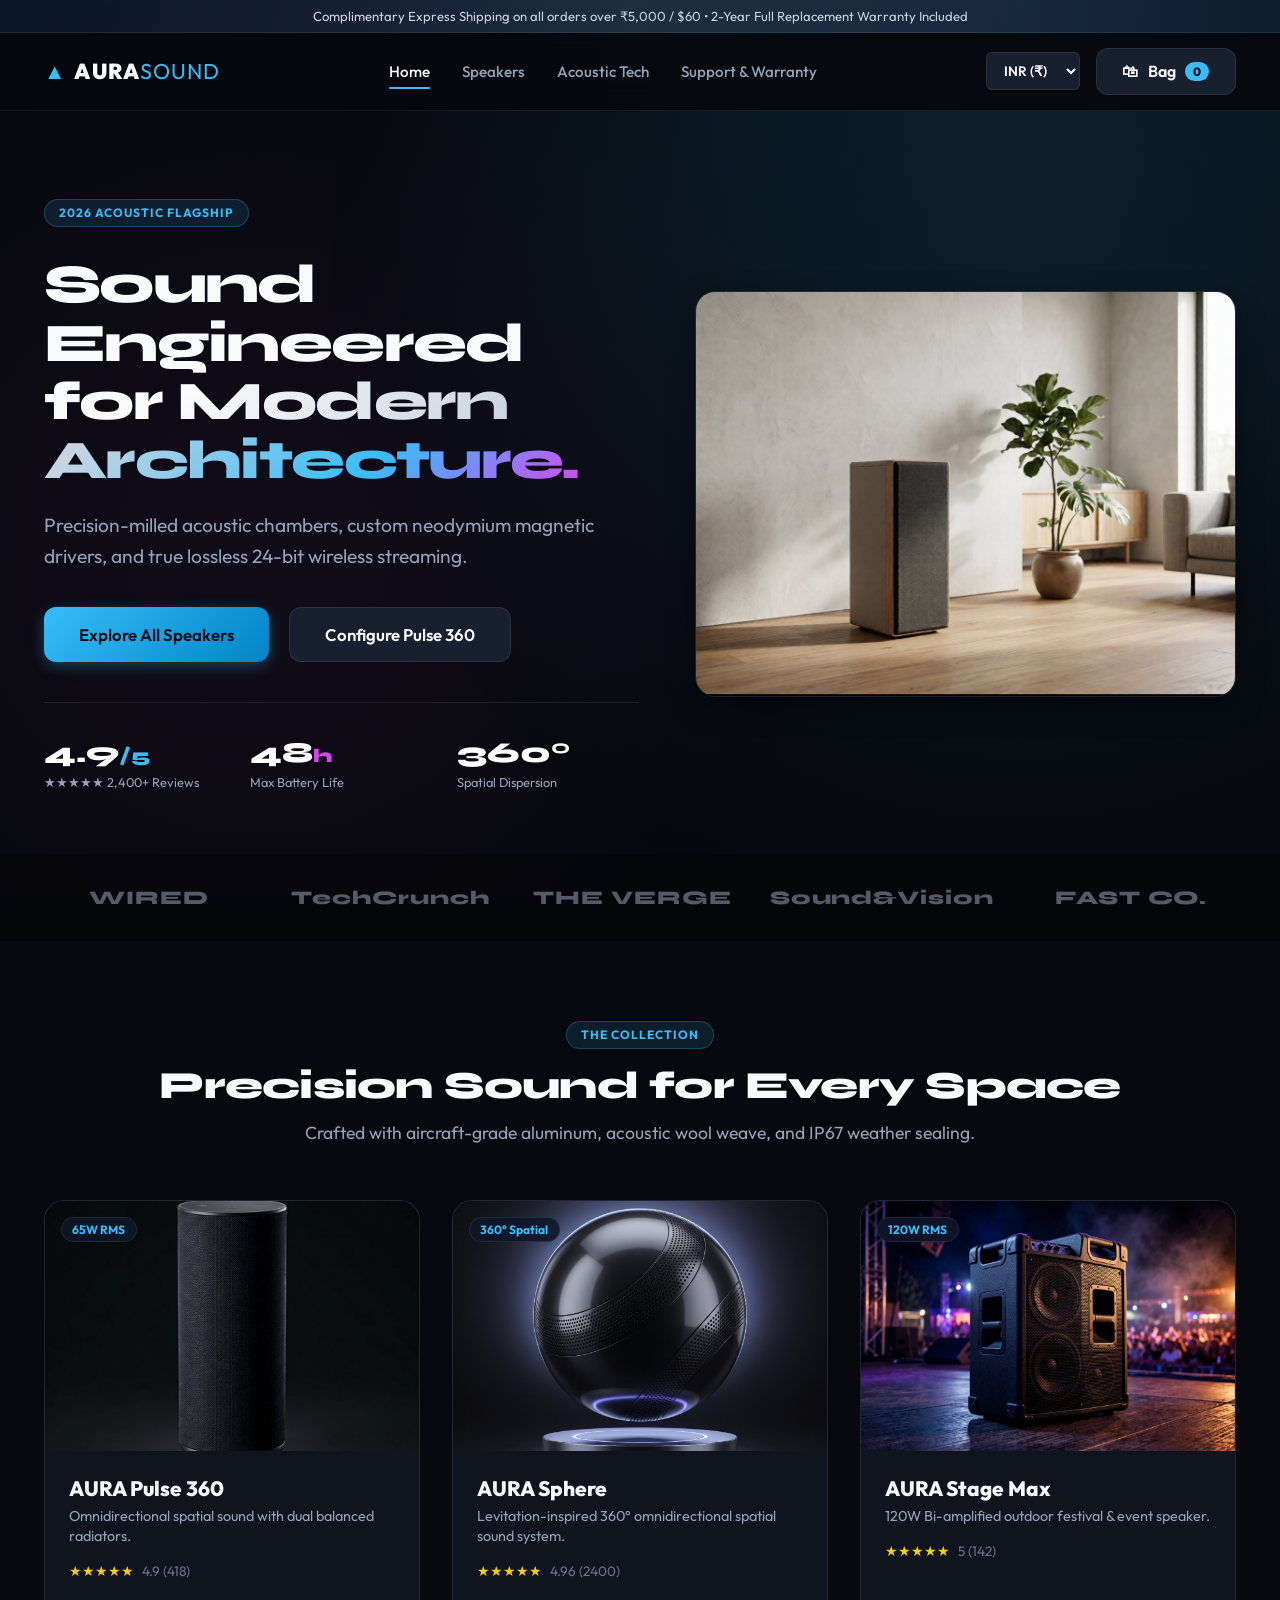
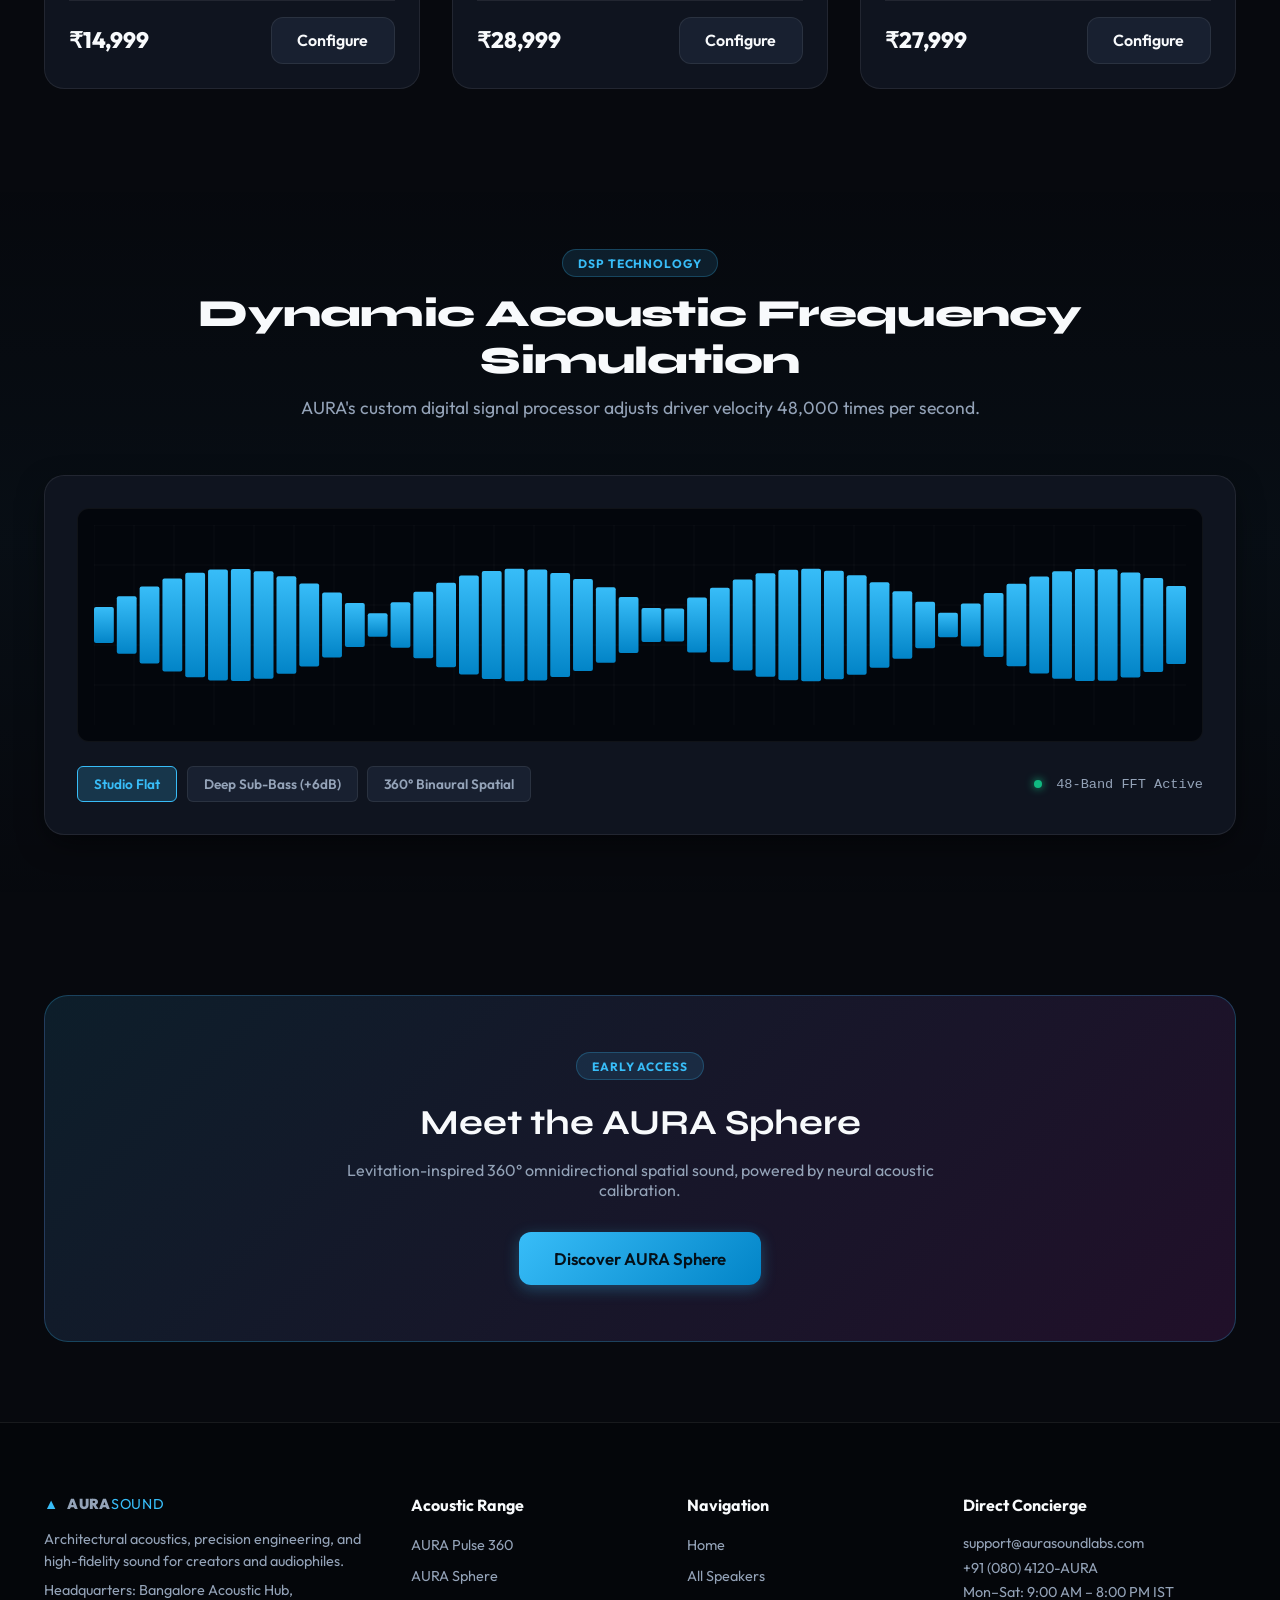
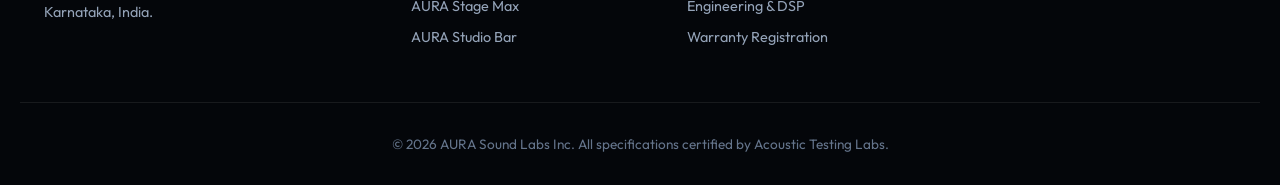
==== index.html @ 53441543 "Add files via upload" ====
﻿<!DOCTYPE html>
<html lang="en">
<head>
  <meta charset="UTF-8">
  <meta name="viewport" content="width=device-width, initial-scale=1.0">
  <title>AURA Sound Labs — Premium Hi-Fi Bluetooth Speakers</title>
  <meta name="description" content="Experience architectural acoustic precision. Explore AURA's range of high-fidelity wireless Bluetooth speakers engineered for studio-grade clarity anywhere.">
  <link rel="preconnect" href="https://fonts.googleapis.com">
  <link rel="preconnect" href="https://fonts.gstatic.com" crossorigin>
  <link href="https://fonts.googleapis.com/css2?family=Outfit:wght@300;400;500;600;700;800&family=Syne:wght@700;800&display=swap" rel="stylesheet">
  <link rel="preconnect" href="https://images.unsplash.com">
  <link rel="stylesheet" href="/base.css">
  <link rel="stylesheet" href="/layout.css">
  <link rel="stylesheet" href="/components.css">
  <link rel="stylesheet" href="/pages.css">
</head>
<body>

  <aside class="announcement-bar" aria-label="Special Offers">
    <div class="container">
      <p>Complimentary Express Shipping on all orders over ₹5,000 / $60 &bull; 2-Year Full Replacement Warranty Included</p>
    </div>
  </aside>

  <header class="site-header">
    <div class="container header-container">
      <a href="index.html" class="brand-logo" aria-label="AURA Sound Labs Homepage">
        <span class="logo-mark">▲</span>
        <span class="logo-text">AURA<span>SOUND</span></span>
      </a>

      <nav class="site-nav" aria-label="Primary Navigation">
        <ul class="nav-links">
          <li><a href="index.html" class="nav-link" data-route="home">Home</a></li>
          <li><a href="catalog.html" class="nav-link" data-route="catalog">Speakers</a></li>
          <li><a href="technology.html" class="nav-link" data-route="technology">Acoustic Tech</a></li>
          <li><a href="support.html" class="nav-link" data-route="support">Support &amp; Warranty</a></li>
        </ul>
      </nav>

      <div class="header-actions">
        <select id="currency-toggle" class="currency-select" aria-label="Currency selection">
          <option value="INR" selected>INR (₹)</option>
          <option value="USD">USD ($)</option>
        </select>
        <button type="button" class="btn btn-secondary cart-btn" id="open-cart-btn" aria-label="View Shopping Bag">
          <span aria-hidden="true">🛍</span>
          <span class="cart-text">Bag</span>
          <span class="cart-count-badge" id="cart-counter">0</span>
        </button>
        <button class="mobile-menu-btn" id="mobile-menu-toggle" aria-label="Open menu">☰</button>
      </div>
    </div>
    <nav class="mobile-nav" id="mobile-nav" aria-label="Mobile Navigation">
      <ul>
        <li><a href="index.html" data-route="home">Home</a></li>
        <li><a href="catalog.html" data-route="catalog">Speakers</a></li>
        <li><a href="technology.html" data-route="technology">Acoustic Tech</a></li>
        <li><a href="support.html" data-route="support">Support &amp; Warranty</a></li>
      </ul>
    </nav>
  </header>

  <main>
    <!-- HERO -->
    <section class="hero-section">
      <div class="container hero-grid">
        <div class="hero-content">
          <span class="tag-pill">2026 Acoustic Flagship</span>
          <h1 class="hero-headline">Sound Engineered for <span class="neon-text-gradient">Modern Architecture.</span></h1>
          <p class="hero-subtext">Precision-milled acoustic chambers, custom neodymium magnetic drivers, and true lossless 24-bit wireless streaming.</p>
          <div class="hero-cta-group">
            <a href="catalog.html" class="btn btn-primary btn-large">Explore All Speakers</a>
            <a href="product.html?id=pulse-360" class="btn btn-secondary btn-large">Configure Pulse 360</a>
          </div>
          <div class="hero-stats">
            <div>
              <div class="hero-stat-num">4.9<span style="color:var(--accent-cyan);font-size:1.2rem">/5</span></div>
              <div class="hero-stat-label">★★★★★ 2,400+ Reviews</div>
            </div>
            <div>
              <div class="hero-stat-num">48<span style="color:var(--accent-fuchsia);font-size:1.2rem">h</span></div>
              <div class="hero-stat-label">Max Battery Life</div>
            </div>
            <div>
              <div class="hero-stat-num">360°</div>
              <div class="hero-stat-label">Spatial Dispersion</div>
            </div>
          </div>
        </div>
        <div class="hero-visual">
          <img src="/Hero lifestyle shot (Home page).png"
               alt="AURA Pulse 360 Studio Speaker in modern minimalist room" class="hero-img">
        </div>
      </div>
    </section>

    <!-- TRUST BAR -->
    <section class="trust-bar">
      <div class="container">
        <div class="trust-logos">
          <span class="trust-logo">WIRED</span>
          <span class="trust-logo">TechCrunch</span>
          <span class="trust-logo">THE VERGE</span>
          <span class="trust-logo">Sound&amp;Vision</span>
          <span class="trust-logo">FAST CO.</span>
        </div>
      </div>
    </section>

    <!-- FEATURED -->
    <section class="section">
      <div class="container">
        <div class="section-header text-center">
          <span class="tag-pill">The Collection</span>
          <h2>Precision Sound for Every Space</h2>
          <p class="section-subtitle">Crafted with aircraft-grade aluminum, acoustic wool weave, and IP67 weather sealing.</p>
        </div>
        <div class="featured-products-grid" id="home-featured-grid"></div>
      </div>
    </section>

    <!-- VISUALIZER -->
    <section class="section visualizer-showcase">
      <div class="container">
        <div class="section-header text-center">
          <span class="tag-pill">DSP Technology</span>
          <h2>Dynamic Acoustic Frequency Simulation</h2>
          <p class="section-subtitle">AURA's custom digital signal processor adjusts driver velocity 48,000 times per second.</p>
        </div>
        <div class="visualizer-card">
          <div class="visualizer-screen">
            <canvas id="equalizer-canvas" width="840" height="200"></canvas>
          </div>
          <div class="visualizer-controls">
            <div class="profile-mode-selector" role="group" aria-label="Equalizer Profile">
              <button type="button" class="eq-btn active" data-preset="balanced">Studio Flat</button>
              <button type="button" class="eq-btn" data-preset="bass">Deep Sub-Bass (+6dB)</button>
              <button type="button" class="eq-btn" data-preset="spatial">360° Binaural Spatial</button>
            </div>
            <div class="visualizer-meta">
              <span class="indicator-dot"></span> 48-Band FFT Active
            </div>
          </div>
        </div>
      </div>
    </section>

    <!-- CTA STRIP -->
    <section class="section">
      <div class="container">
        <div style="background:linear-gradient(135deg,rgba(56,189,248,0.12),rgba(217,70,239,0.12));border:1px solid rgba(56,189,248,0.25);border-radius:24px;padding:3.5rem 2rem;text-align:center;">
          <span class="tag-pill">Early Access</span>
          <h2 style="font-family:var(--font-display);font-size:2.2rem;margin:0.5rem 0 1rem;">Meet the AURA Sphere</h2>
          <p style="color:var(--text-muted);max-width:600px;margin:0 auto 2rem;">Levitation-inspired 360° omnidirectional spatial sound, powered by neural acoustic calibration.</p>
          <a href="product.html?id=aura-sphere" class="btn btn-primary btn-large">Discover AURA Sphere</a>
        </div>
      </div>
    </section>
  </main>

  <!-- CART DRAWER -->
  <div class="cart-drawer-overlay" id="cart-overlay"></div>
  <aside class="cart-drawer" id="cart-drawer" aria-label="Shopping Bag">
    <div class="cart-drawer-header">
      <h3>Your Shopping Bag</h3>
      <button type="button" class="close-drawer-btn" id="close-cart-btn" aria-label="Close Bag">✕</button>
    </div>
    <div class="cart-drawer-body" id="cart-drawer-items"></div>
    <div class="cart-drawer-footer">
      <div class="drawer-subtotal-row">
        <span>Subtotal</span>
        <strong id="drawer-subtotal-val">₹0</strong>
      </div>
      <p class="drawer-tax-note">Shipping &amp; courier options calculated at next step.</p>
      <button type="button" class="btn btn-primary btn-block" id="drawer-checkout-btn">Proceed to Checkout</button>
    </div>
  </aside>

  <footer class="site-footer">
    <div class="container footer-grid">
      <div class="footer-col">
        <a href="index.html" class="brand-logo footer-logo">
          <span class="logo-mark">▲</span>
          <span class="logo-text">AURA<span>SOUND</span></span>
        </a>
        <p class="footer-desc">Architectural acoustics, precision engineering, and high-fidelity sound for creators and audiophiles.</p>
        <p class="footer-location">Headquarters: Bangalore Acoustic Hub, Karnataka, India.</p>
      </div>
      <div class="footer-col">
        <h4>Acoustic Range</h4>
        <ul>
          <li><a href="product.html?id=pulse-360">AURA Pulse 360</a></li>
          <li><a href="product.html?id=aura-sphere">AURA Sphere</a></li>
          <li><a href="product.html?id=stage-max">AURA Stage Max</a></li>
          <li><a href="product.html?id=studio-bar">AURA Studio Bar</a></li>
        </ul>
      </div>
      <div class="footer-col">
        <h4>Navigation</h4>
        <ul>
          <li><a href="index.html">Home</a></li>
          <li><a href="catalog.html">All Speakers</a></li>
          <li><a href="technology.html">Engineering &amp; DSP</a></li>
          <li><a href="support.html">Warranty Registration</a></li>
        </ul>
      </div>
      <div class="footer-col">
        <h4>Direct Concierge</h4>
        <p class="footer-contact">support@aurasoundlabs.com</p>
        <p class="footer-contact">+91 (080) 4120-AURA</p>
        <p class="footer-contact">Mon–Sat: 9:00 AM – 8:00 PM IST</p>
      </div>
    </div>
    <div class="footer-bottom text-center container">
      <p>&copy; 2026 AURA Sound Labs Inc. All specifications certified by Acoustic Testing Labs.</p>
    </div>
  </footer>

  <script src="/data.js"></script>
  <script src="/state.js"></script>
  <script src="/ui.js"></script>
  <script src="/visualizer.js"></script>
  <script src="/home.js"></script>
</body>
</html>
---- base.css ----
/* ==========================================================================
   AURA Sound Labs — Base Variables, Reset & Typography
   ========================================================================== */

   :root {
    --bg-primary: #07090e;
    --bg-secondary: #0f141f;
    --bg-elevated: #182030;
    --bg-card: rgba(24, 32, 48, 0.7);
    --bg-glass: rgba(18, 24, 38, 0.55);
  
    --text-main: #f8fafc;
    --text-muted: #94a3b8;
    --text-dim: #64748b;
  
    --accent-cyan: #38bdf8;
    --accent-cyan-hover: #0284c7;
    --accent-cyan-glow: rgba(56, 189, 248, 0.28);
  
    --accent-gold: #fbbf24;
    --accent-emerald: #10b981;
    --accent-rose: #f43f5e;
    --accent-fuchsia: #d946ef;
    --accent-violet: #8b5cf6;
  
    --border-subtle: rgba(255, 255, 255, 0.08);
    --border-strong: rgba(255, 255, 255, 0.16);
  
    --font-sans: 'Outfit', -apple-system, BlinkMacSystemFont, "Segoe UI", Roboto, sans-serif;
    --font-display: 'Syne', sans-serif;
    --font-mono: ui-monospace, SFMono-Regular, Menlo, Monaco, Consolas, monospace;
  
    --radius-sm: 6px;
    --radius-md: 12px;
    --radius-lg: 20px;
    --radius-xl: 24px;
    --radius-full: 9999px;
  
    --shadow-main: 0 10px 30px -5px rgba(0, 0, 0, 0.6);
    --shadow-glow: 0 0 25px var(--accent-cyan-glow);
    --transition: all 0.25s cubic-bezier(0.16, 1, 0.3, 1);
  }
  
  *, *::before, *::after {
    box-sizing: border-box;
    margin: 0;
    padding: 0;
  }
  
  html {
    font-family: var(--font-sans);
    background-color: var(--bg-primary);
    color: var(--text-main);
    scroll-behavior: smooth;
    font-size: 16px;
  }
  
  body {
    min-height: 100vh;
    display: flex;
    flex-direction: column;
    overflow-x: hidden;
    -webkit-font-smoothing: antialiased;
  }
  
  a {
    color: inherit;
    text-decoration: none;
    transition: var(--transition);
  }
  
  button, input, select, textarea {
    font: inherit;
    color: inherit;
  }
  
  button {
    cursor: pointer;
    border: none;
    background: none;
  }
  
  img { max-width: 100%; display: block; }
  
  .visually-hidden {
    position: absolute !important;
    width: 1px !important;
    height: 1px !important;
    padding: 0 !important;
    margin: -1px !important;
    overflow: hidden !important;
    clip: rect(0, 0, 0, 0) !important;
    white-space: nowrap !important;
    border: 0 !important;
  }
  
  .container {
    width: 100%;
    max-width: 1240px;
    margin: 0 auto;
    padding: 0 1.5rem;
  }
  
  .section { padding: 5rem 0; }
  .text-center { text-align: center; }
  .text-green { color: var(--accent-emerald); }
  
  /* Ambient background glow */
  body::before {
    content: '';
    position: fixed;
    inset: 0;
    background:
      radial-gradient(circle at 80% 0%, rgba(56, 189, 248, 0.08) 0%, transparent 50%),
      radial-gradient(circle at 20% 60%, rgba(217, 70, 239, 0.05) 0%, transparent 50%);
    pointer-events: none;
    z-index: 0;
  }
  
  main, header, footer { position: relative; z-index: 1; }
  
  ::-webkit-scrollbar { width: 8px; }
  ::-webkit-scrollbar-track { background: var(--bg-primary); }
  ::-webkit-scrollbar-thumb { background: #27272a; border-radius: 9999px; }
  ::-webkit-scrollbar-thumb:hover { background: #3f3f46; }
---- layout.css ----
/* ==========================================================================
   AURA Sound Labs — Layout: Header, Navigation, Footer
   ========================================================================== */

/* Announcement Bar */
.announcement-bar {
    background: linear-gradient(90deg, #0b1528 0%, #1e293b 50%, #0b1528 100%);
    border-bottom: 1px solid var(--border-subtle);
    padding: 0.5rem 1rem;
    font-size: 0.82rem;
    text-align: center;
    color: #cbd5e1;
  }
  
  /* Site Header */
  .site-header {
    position: sticky;
    top: 0;
    z-index: 100;
    background: rgba(7, 9, 14, 0.85);
    backdrop-filter: blur(16px);
    -webkit-backdrop-filter: blur(16px);
    border-bottom: 1px solid var(--border-subtle);
  }
  
  .header-container {
    display: flex;
    align-items: center;
    justify-content: space-between;
    height: 4.8rem;
    gap: 1.5rem;
  }
  
  .brand-logo {
    display: flex;
    align-items: center;
    gap: 0.5rem;
    font-size: 1.35rem;
    font-weight: 900;
    letter-spacing: 0.05em;
    white-space: nowrap;
  }
  
  .logo-mark { color: var(--accent-cyan); }
  .logo-text span { color: var(--accent-cyan); font-weight: 400; }
  
  .site-nav { flex: 1; display: flex; justify-content: center; }
  
  .nav-links {
    display: flex;
    list-style: none;
    gap: 2rem;
    align-items: center;
  }
  
  .nav-link {
    font-weight: 500;
    font-size: 0.95rem;
    color: var(--text-muted);
    position: relative;
    padding: 0.5rem 0;
    white-space: nowrap;
  }
  
  .nav-link:hover, .nav-link.active { color: var(--text-main); }
  
  .nav-link.active::after {
    content: '';
    position: absolute;
    bottom: 0; left: 0; right: 0;
    height: 2px;
    background: var(--accent-cyan);
    border-radius: 2px;
  }
  
  .header-actions {
    display: flex;
    align-items: center;
    gap: 1rem;
  }
  
  .currency-select {
    background: var(--bg-elevated);
    border: 1px solid var(--border-subtle);
    color: var(--text-main);
    padding: 0.5rem 0.8rem;
    border-radius: var(--radius-sm);
    font-size: 0.85rem;
    font-weight: 600;
    cursor: pointer;
  }
  
  .cart-btn {
    display: flex;
    align-items: center;
    gap: 0.5rem;
    padding: 0.55rem 1rem;
  }
  
  .cart-count-badge {
    background: var(--accent-cyan);
    color: #050b14;
    font-weight: 800;
    font-size: 0.75rem;
    padding: 0.15rem 0.5rem;
    border-radius: var(--radius-full);
    min-width: 1.4rem;
    text-align: center;
  }
  
  /* Mobile nav toggle */
  .mobile-menu-btn {
    display: none;
    padding: 0.5rem;
    border-radius: var(--radius-sm);
    color: var(--text-main);
    font-size: 1.4rem;
  }
  
  .mobile-nav {
    display: none;
    background: var(--bg-secondary);
    border-bottom: 1px solid var(--border-subtle);
    padding: 1rem 1.5rem;
  }
  
  .mobile-nav.open { display: block; }
  
  .mobile-nav ul {
    list-style: none;
    display: flex;
    flex-direction: column;
    gap: 0.5rem;
  }
  
  .mobile-nav a {
    display: block;
    padding: 0.75rem 1rem;
    border-radius: var(--radius-sm);
    color: var(--text-muted);
    font-weight: 500;
  }
  
  .mobile-nav a:hover, .mobile-nav a.active {
    background: var(--bg-elevated);
    color: var(--text-main);
  }
  
  /* Footer */
  .site-footer {
    background: #04060a;
    border-top: 1px solid var(--border-subtle);
    padding: 4.5rem 0 2rem 0;
    margin-top: auto;
  }
  
  .footer-grid {
    display: grid;
    grid-template-columns: 1.4fr 1fr 1fr 1.2fr;
    gap: 3rem;
    margin-bottom: 3.5rem;
  }
  
  .footer-logo { margin-bottom: 1rem; }
  
  .footer-desc, .footer-location {
    color: var(--text-muted);
    font-size: 0.9rem;
    line-height: 1.5;
    margin-bottom: 0.5rem;
  }
  
  .footer-col h4 {
    font-size: 1rem;
    font-weight: 700;
    margin-bottom: 1.2rem;
  }
  
  .footer-col ul {
    list-style: none;
    display: flex;
    flex-direction: column;
    gap: 0.65rem;
  }
  
  .footer-col a {
    color: var(--text-muted);
    font-size: 0.9rem;
  }
  
  .footer-col a:hover { color: var(--accent-cyan); }
  
  .footer-contact {
    color: var(--text-muted);
    font-size: 0.9rem;
    margin-bottom: 0.4rem;
  }
  
  .footer-bottom {
    border-top: 1px solid var(--border-subtle);
    padding-top: 2rem;
    font-size: 0.85rem;
    color: var(--text-dim);
  }
  
  @media (max-width: 1024px) {
    .footer-grid { grid-template-columns: 1fr 1fr; }
  }
  
  @media (max-width: 768px) {
    .site-nav { display: none; }
    .mobile-menu-btn { display: block; }
    .header-container { height: 4.2rem; }
    .footer-grid { grid-template-columns: 1fr; gap: 2rem; }
  }
---- components.css ----
/* ==========================================================================
   AURA Sound Labs — Reusable Components
   ========================================================================== */

/* Buttons */
.btn {
    display: inline-flex;
    align-items: center;
    justify-content: center;
    gap: 0.6rem;
    font-weight: 600;
    border-radius: var(--radius-md);
    transition: var(--transition);
    padding: 0.8rem 1.6rem;
    cursor: pointer;
    white-space: nowrap;
  }
  
  .btn-primary {
    background: linear-gradient(135deg, var(--accent-cyan) 0%, #0284c7 100%);
    color: #041019;
    box-shadow: 0 4px 15px rgba(56, 189, 248, 0.3);
  }
  
  .btn-primary:hover {
    background: linear-gradient(135deg, #7dd3fc 0%, var(--accent-cyan) 100%);
    transform: translateY(-2px);
    box-shadow: 0 6px 20px rgba(56, 189, 248, 0.45);
  }
  
  .btn-secondary {
    background: var(--bg-elevated);
    color: var(--text-main);
    border: 1px solid var(--border-subtle);
  }
  
  .btn-secondary:hover {
    background: #253147;
    border-color: var(--border-strong);
  }
  
  .btn-large { padding: 1rem 2.2rem; font-size: 1.05rem; }
  .btn-block { width: 100%; }
  
  /* Tag pills */
  .tag-pill {
    display: inline-block;
    padding: 0.35rem 0.9rem;
    border-radius: var(--radius-full);
    background: rgba(56, 189, 248, 0.12);
    color: var(--accent-cyan);
    font-size: 0.75rem;
    font-weight: 700;
    text-transform: uppercase;
    letter-spacing: 0.08em;
    border: 1px solid rgba(56, 189, 248, 0.25);
    margin-bottom: 0.8rem;
  }
  
  /* Section headers */
  .section-header { margin-bottom: 3.5rem; }
  
  .section-header h2 {
    font-family: var(--font-display);
    font-size: 2.4rem;
    font-weight: 800;
    letter-spacing: -0.02em;
    margin-bottom: 0.75rem;
  }
  
  .section-subtitle {
    color: var(--text-muted);
    font-size: 1.1rem;
    max-width: 680px;
    margin: 0 auto;
  }
  
  /* Product cards */
  .product-card {
    background: var(--bg-secondary);
    border: 1px solid var(--border-subtle);
    border-radius: var(--radius-lg);
    overflow: hidden;
    transition: var(--transition);
    display: flex;
    flex-direction: column;
    cursor: pointer;
  }
  
  .product-card:hover {
    transform: translateY(-5px);
    border-color: rgba(56, 189, 248, 0.4);
    box-shadow: var(--shadow-main);
  }
  
  .product-card-thumb {
    position: relative;
    background: #090e17;
    height: 250px;
    overflow: hidden;
  }
  
  .product-card-thumb img {
    width: 100%;
    height: 100%;
    object-fit: cover;
    transition: transform 0.4s ease;
  }
  
  .product-card:hover .product-card-thumb img {
    transform: scale(1.05);
  }
  
  .product-card-badge {
    position: absolute;
    top: 1rem; left: 1rem;
    background: rgba(15, 23, 42, 0.85);
    border: 1px solid var(--border-subtle);
    backdrop-filter: blur(8px);
    font-size: 0.75rem;
    font-weight: 700;
    padding: 0.25rem 0.65rem;
    border-radius: var(--radius-full);
    color: var(--accent-cyan);
  }
  
  .product-card-body {
    padding: 1.5rem;
    display: flex;
    flex-direction: column;
    flex: 1;
  }
  
  .card-title {
    font-size: 1.3rem;
    font-weight: 800;
    margin-bottom: 0.35rem;
  }
  
  .card-tagline {
    color: var(--text-muted);
    font-size: 0.9rem;
    margin-bottom: 1rem;
    line-height: 1.4;
  }
  
  .card-rating {
    font-size: 0.85rem;
    color: #facc15;
    margin-bottom: 1.2rem;
  }
  
  .card-rating span { color: var(--text-dim); margin-left: 0.3rem; }
  
  .card-price-row {
    margin-top: auto;
    display: flex;
    align-items: center;
    justify-content: space-between;
    padding-top: 1rem;
    border-top: 1px solid var(--border-subtle);
  }
  
  .card-price {
    font-size: 1.4rem;
    font-weight: 800;
  }
  
  /* Filter buttons */
  .catalog-filters {
    display: flex;
    gap: 0.8rem;
    margin-bottom: 2.5rem;
    flex-wrap: wrap;
  }
  
  .filter-btn {
    padding: 0.55rem 1.2rem;
    background: var(--bg-elevated);
    border: 1px solid var(--border-subtle);
    border-radius: var(--radius-full);
    font-size: 0.9rem;
    font-weight: 600;
    color: var(--text-muted);
    transition: var(--transition);
  }
  
  .filter-btn.active, .filter-btn:hover {
    background: rgba(56, 189, 248, 0.15);
    border-color: var(--accent-cyan);
    color: var(--accent-cyan);
  }
  
  /* Forms */
  .form-field {
    display: flex;
    flex-direction: column;
    gap: 0.4rem;
  }
  
  .form-field.full { width: 100%; }
  .form-field.half { width: 50%; }
  
  .form-field label {
    font-size: 0.85rem;
    font-weight: 600;
    color: var(--text-muted);
  }
  
  .req { color: var(--accent-rose); }
  
  .form-field input,
  .form-field select,
  .form-field textarea {
    background: var(--bg-elevated);
    border: 1px solid var(--border-subtle);
    border-radius: var(--radius-sm);
    padding: 0.8rem 1rem;
    color: var(--text-main);
    transition: var(--transition);
  }
  
  .form-field input:focus,
  .form-field select:focus,
  .form-field textarea:focus {
    border-color: var(--accent-cyan);
    outline: none;
  }
  
  .form-field input.input-error {
    border-color: var(--accent-rose);
    background: rgba(244, 63, 94, 0.05);
  }
  
  .field-error {
    color: var(--accent-rose);
    font-size: 0.78rem;
    min-height: 1.1rem;
  }
  
  .form-row {
    display: flex;
    gap: 1rem;
    margin-top: 1.2rem;
  }
  
  .form-group {
    border: 1px solid var(--border-subtle);
    background: var(--bg-secondary);
    border-radius: var(--radius-lg);
    padding: 2rem;
    margin-bottom: 2rem;
  }
  
  .group-title {
    font-size: 1.25rem;
    font-weight: 800;
    padding: 0 0.5rem;
  }
  
  /* Toast */
  .toast-container {
    position: fixed;
    bottom: 2rem;
    right: 2rem;
    z-index: 2000;
    display: flex;
    flex-direction: column;
    gap: 0.75rem;
    pointer-events: none;
  }
  
  .toast {
    background: var(--bg-elevated);
    border: 1px solid var(--border-strong);
    border-left: 3px solid var(--accent-cyan);
    padding: 1rem 1.4rem;
    border-radius: var(--radius-md);
    box-shadow: var(--shadow-main);
    font-size: 0.9rem;
    font-weight: 500;
    color: var(--text-main);
    animation: slideIn 0.35s cubic-bezier(0.16, 1, 0.3, 1);
    pointer-events: auto;
    max-width: 320px;
  }
  
  .toast.success { border-left-color: var(--accent-emerald); }
  .toast.error { border-left-color: var(--accent-rose); }
  
  @keyframes slideIn {
    from { transform: translateX(100%); opacity: 0; }
    to { transform: translateX(0); opacity: 1; }
  }
  
  @media (max-width: 768px) {
    .form-row { flex-direction: column; }
    .form-field.half { width: 100%; }
    .section-header h2 { font-size: 1.9rem; }
    .section { padding: 3.5rem 0; }
  }
---- pages.css ----
﻿/* ==========================================================================
   AURA Sound Labs — Page-Specific Styles
   ========================================================================== */

/* ===== HOME ===== */
.hero-section {
    padding: 5.5rem 0 4rem 0;
    background: radial-gradient(circle at 80% 20%, rgba(56, 189, 248, 0.08) 0%, transparent 60%);
  }
  
  .hero-grid {
    display: grid;
    grid-template-columns: 1.1fr 1fr;
    align-items: center;
    gap: 3.5rem;
  }
  
  .hero-headline {
    font-family: var(--font-display);
    font-size: 3.4rem;
    font-weight: 900;
    line-height: 1.08;
    letter-spacing: -0.03em;
    margin: 1rem 0 1.2rem 0;
  }
  
  .hero-headline .neon-text-gradient {
    background: linear-gradient(135deg, #fff 0%, #cbd5e1 40%, #38bdf8 75%, #d946ef 100%);
    -webkit-background-clip: text;
    -webkit-text-fill-color: transparent;
    background-clip: text;
  }
  
  .hero-subtext {
    font-size: 1.2rem;
    color: var(--text-muted);
    line-height: 1.6;
    margin-bottom: 2.2rem;
  }
  
  .hero-cta-group {
    display: flex;
    gap: 1.2rem;
    flex-wrap: wrap;
  }
  
  .hero-visual { position: relative; }
  
  .hero-img {
    width: 100%;
    border-radius: var(--radius-lg);
    box-shadow: var(--shadow-main);
    border: 1px solid var(--border-subtle);
    object-fit: cover;
    max-height: 480px;
  }
  
  .hero-stats {
    display: grid;
    grid-template-columns: repeat(3, 1fr);
    gap: 1.5rem;
    margin-top: 2.5rem;
    padding-top: 2rem;
    border-top: 1px solid var(--border-subtle);
  }
  
  .hero-stat-num {
    font-family: var(--font-display);
    font-size: 1.8rem;
    font-weight: 800;
    color: #fff;
  }
  
  .hero-stat-label {
    font-size: 0.8rem;
    color: var(--text-muted);
    margin-top: 0.25rem;
  }
  
  .featured-products-grid {
    display: grid;
    grid-template-columns: repeat(auto-fill, minmax(280px, 1fr));
    gap: 2rem;
  }
  
  /* Visualizer card */
  .visualizer-showcase { background: linear-gradient(180deg, transparent, rgba(56,189,248,0.03), transparent); }
  
  .visualizer-card {
    background: var(--bg-secondary);
    border: 1px solid var(--border-subtle);
    border-radius: var(--radius-lg);
    padding: 2rem;
    box-shadow: var(--shadow-main);
  }
  
  .visualizer-screen {
    background: #03060c;
    border-radius: var(--radius-md);
    padding: 1rem;
    border: 1px solid rgba(255, 255, 255, 0.05);
  }
  
  #equalizer-canvas { width: 100%; height: 200px; display: block; }
  
  .visualizer-controls {
    display: flex;
    justify-content: space-between;
    align-items: center;
    margin-top: 1.5rem;
    flex-wrap: wrap;
    gap: 1rem;
  }
  
  .profile-mode-selector { display: flex; gap: 0.6rem; flex-wrap: wrap; }
  
  .eq-btn {
    padding: 0.5rem 1rem;
    background: var(--bg-elevated);
    border: 1px solid var(--border-subtle);
    border-radius: var(--radius-sm);
    font-size: 0.85rem;
    font-weight: 600;
    color: var(--text-muted);
  }
  
  .eq-btn.active {
    background: rgba(56, 189, 248, 0.2);
    border-color: var(--accent-cyan);
    color: var(--accent-cyan);
  }
  
  .indicator-dot {
    display: inline-block;
    width: 8px; height: 8px;
    background: var(--accent-emerald);
    border-radius: 50%;
    margin-right: 0.4rem;
    box-shadow: 0 0 8px var(--accent-emerald);
  }
  
  .visualizer-meta {
    font-size: 0.85rem;
    color: var(--text-muted);
    font-family: var(--font-mono);
  }
  
  /* Trust marquee */
  .trust-bar {
    border-y: 1px solid var(--border-subtle);
    background: rgba(0,0,0,0.3);
    padding: 2rem 0;
  }
  
  .trust-logos {
    display: grid;
    grid-template-columns: repeat(5, 1fr);
    gap: 2rem;
    align-items: center;
    justify-items: center;
    opacity: 0.55;
  }
  
  .trust-logo {
    font-family: var(--font-display);
    font-weight: 800;
    font-size: 1.2rem;
    color: var(--text-muted);
    letter-spacing: 0.05em;
    transition: var(--transition);
  }
  
  .trust-logo:hover { opacity: 1; color: var(--text-main); }
  
  /* ===== CATALOG ===== */
  .catalog-grid {
    display: grid;
    grid-template-columns: repeat(auto-fill, minmax(280px, 1fr));
    gap: 2rem;
  }
  
  .catalog-empty {
    grid-column: 1 / -1;
    text-align: center;
    padding: 4rem 2rem;
    color: var(--text-muted);
  }
  
  /* ===== PRODUCT DETAIL ===== */
  .breadcrumb { margin-bottom: 2rem; }
  
  .breadcrumb a {
    font-size: 0.9rem;
    color: var(--accent-cyan);
    font-weight: 600;
  }
  
  .pdp-grid {
    display: grid;
    grid-template-columns: 1.1fr 1fr;
    gap: 4rem;
  }
  
  .pdp-gallery-frame {
    background: #090e17;
    border-radius: var(--radius-lg);
    border: 1px solid var(--border-subtle);
    overflow: hidden;
    height: 480px;
  }
  
  .pdp-main-img { width: 100%; height: 100%; object-fit: cover; }
  
  .pdp-badges-row {
    display: flex;
    gap: 1.5rem;
    margin-top: 1.5rem;
    color: var(--text-muted);
    font-size: 0.85rem;
    flex-wrap: wrap;
  }
  
  .pdp-title {
    font-family: var(--font-display);
    font-size: 2.8rem;
    font-weight: 900;
    letter-spacing: -0.02em;
    margin: 0.5rem 0;
  }
  
  .pdp-tagline {
    color: var(--text-muted);
    font-size: 1.15rem;
    margin-bottom: 1.2rem;
  }
  
  .reviews-summary {
    display: flex;
    align-items: center;
    gap: 0.6rem;
    font-size: 0.9rem;
    margin-bottom: 1.5rem;
  }
  
  .stars { color: #facc15; letter-spacing: 0.1em; }
  .review-count { color: var(--text-dim); }
  
  .pdp-price-box {
    display: flex;
    align-items: baseline;
    gap: 1rem;
    margin: 1.5rem 0;
    padding: 1.2rem 1.6rem;
    background: var(--bg-secondary);
    border: 1px solid var(--border-subtle);
    border-radius: var(--radius-md);
    flex-wrap: wrap;
  }
  
  .pdp-current-price { font-size: 2.2rem; font-weight: 900; color: #fff; }
  .pdp-original-price { font-size: 1.2rem; color: var(--text-dim); text-decoration: line-through; }
  
  .pdp-discount-tag {
    background: rgba(16, 185, 129, 0.15);
    color: var(--accent-emerald);
    padding: 0.2rem 0.6rem;
    border-radius: var(--radius-sm);
    font-size: 0.8rem;
    font-weight: 700;
  }
  
  .pdp-description { color: #cbd5e1; line-height: 1.6; margin-bottom: 2rem; }
  
  .customizer-group { margin-bottom: 2rem; }
  
  .customizer-label {
    display: block;
    font-size: 0.9rem;
    color: var(--text-muted);
    margin-bottom: 0.8rem;
  }
  
  .swatches-row { display: flex; gap: 0.8rem; }
  
  .swatch-btn {
    width: 36px; height: 36px;
    border-radius: 50%;
    border: 2px solid transparent;
    cursor: pointer;
    position: relative;
    transition: var(--transition);
    outline: 2px solid var(--border-subtle);
    outline-offset: 2px;
  }
  
  .swatch-btn.active {
    border-color: var(--accent-cyan);
    transform: scale(1.1);
    box-shadow: 0 0 12px var(--accent-cyan-glow);
    outline-color: var(--accent-cyan);
  }
  
  .pdp-action-row {
    display: flex;
    gap: 1.2rem;
    margin-bottom: 2.5rem;
    flex-wrap: wrap;
  }
  
  .quantity-stepper {
    display: flex;
    align-items: center;
    background: var(--bg-elevated);
    border: 1px solid var(--border-subtle);
    border-radius: var(--radius-md);
  }
  
  .stepper-btn {
    width: 3rem;
    height: 3.2rem;
    font-size: 1.3rem;
    color: var(--text-main);
    transition: var(--transition);
  }
  
  .stepper-btn:hover { background: rgba(255,255,255,0.05); }
  
  .stepper-input {
    width: 3rem;
    text-align: center;
    border: none;
    background: transparent;
    font-weight: 700;
  }
  
  .btn-add-bag { flex: 1; min-width: 200px; }
  
  .pdp-specs-mini h3 { font-size: 1.1rem; margin-bottom: 1rem; }
  
  .specs-mini-grid {
    display: grid;
    grid-template-columns: 1fr 1fr;
    gap: 0.8rem;
    font-size: 0.88rem;
  }
  
  .specs-mini-grid dt { color: var(--text-dim); }
  .specs-mini-grid dd { font-weight: 600; color: var(--text-main); }
  
  /* ===== TECHNOLOGY ===== */
  .tech-grid {
    display: grid;
    grid-template-columns: repeat(2, 1fr);
    gap: 2rem;
  }
  
  .tech-card {
    background: var(--bg-secondary);
    border: 1px solid var(--border-subtle);
    border-radius: var(--radius-lg);
    padding: 2.2rem;
    transition: var(--transition);
  }
  
  .tech-card:hover {
    border-color: rgba(56, 189, 248, 0.35);
    transform: translateY(-3px);
  }
  
  .tech-icon { font-size: 2.4rem; margin-bottom: 1rem; }
  .tech-card h3 { font-size: 1.35rem; margin-bottom: 0.8rem; }
  .tech-card p { color: var(--text-muted); line-height: 1.6; }
  
  /* ===== SUPPORT ===== */
  .support-grid {
    display: grid;
    grid-template-columns: repeat(2, 1fr);
    gap: 2rem;
  }
  
  .support-card {
    background: var(--bg-secondary);
    border: 1px solid var(--border-subtle);
    border-radius: var(--radius-lg);
    padding: 2.2rem;
  }
  
  .support-card h3 { font-size: 1.35rem; margin-bottom: 0.8rem; }
  .support-card p { color: var(--text-muted); line-height: 1.6; }
  
  .support-form {
    margin-top: 1.5rem;
    display: flex;
    flex-direction: column;
    gap: 1.2rem;
  }
  
  .faq-list { margin-top: 1.5rem; display: flex; flex-direction: column; gap: 1rem; }
  
  .faq-item {
    background: var(--bg-elevated);
    border-radius: var(--radius-md);
    padding: 1rem 1.4rem;
    border: 1px solid var(--border-subtle);
  }
  
  .faq-item summary {
    font-weight: 700;
    cursor: pointer;
    color: var(--text-main);
  }
  
  .faq-item p { margin-top: 0.8rem; font-size: 0.9rem; }
  
  /* ===== CHECKOUT ===== */
  .checkout-grid {
    display: grid;
    grid-template-columns: 1.4fr 1fr;
    gap: 3.5rem;
  }
  
  .phone-input-wrap { display: flex; gap: 0.5rem; }
  
  .phone-prefix-select {
    width: 150px;
    background: var(--bg-elevated);
    border: 1px solid var(--border-subtle);
    border-radius: var(--radius-sm);
    padding: 0 0.5rem;
    font-size: 0.85rem;
  }
  
  .phone-input-wrap input { flex: 1; 
    width: 400px;
    background: var(--bg-elevated);
  }
  
  .delivery-options-stack {
    display: flex;
    flex-direction: column;
    gap: 0.9rem;
    margin-top: 1rem;
  }
  
  .delivery-card {
    display: flex;
    gap: 1rem;
    align-items: flex-start;
    background: var(--bg-elevated);
    border: 1px solid var(--border-subtle);
    border-radius: var(--radius-md);
    padding: 1.2rem;
    cursor: pointer;
    transition: var(--transition);
  }
  
  .delivery-card input[type="radio"],
  .payment-option input[type="radio"] {
    accent-color: var(--accent-cyan);
    margin-top: 0.25rem;
    width: 18px;
    height: 18px;
    flex-shrink: 0;
  }
  
  .delivery-card:has(input:checked),
  .payment-option:has(input:checked) {
    border-color: var(--accent-cyan);
    background: #17243b;
    box-shadow: 0 0 15px var(--accent-cyan-glow);
  }
  
  .card-body { flex: 1; }
  .card-head {
    display: flex;
    justify-content: space-between;
    margin-bottom: 0.3rem;
    gap: 1rem;
    flex-wrap: wrap;
  }
  
  .badge-price { color: var(--accent-cyan); font-weight: 700; white-space: nowrap; }
  .card-desc { font-size: 0.85rem; color: var(--text-muted); }
  
  .payment-modes-grid {
    display: grid;
    grid-template-columns: repeat(3, 1fr);
    gap: 1rem;
    margin-top: 1rem;
  }
  
  .payment-option {
    background: var(--bg-elevated);
    border: 1px solid var(--border-subtle);
    border-radius: var(--radius-md);
    padding: 1.2rem;
    cursor: pointer;
    display: flex;
    flex-direction: column;
    gap: 0.8rem;
    transition: var(--transition);
  }
  
  .option-content { display: flex; flex-direction: column; gap: 0.3rem; }
  .option-icon { font-size: 1.5rem; }
  .option-sub { font-size: 0.75rem; color: var(--text-dim); }
  
  .sticky-summary-box {
    position: sticky;
    top: 6.5rem;
    background: var(--bg-secondary);
    border: 1px solid var(--border-subtle);
    border-radius: var(--radius-lg);
    padding: 2rem;
  }
  
  .sticky-summary-box h3 { font-size: 1.3rem; margin-bottom: 1.5rem; }
  
  .summary-items-list {
    display: flex;
    flex-direction: column;
    gap: 1.2rem;
    max-height: 280px;
    overflow-y: auto;
  }
  
  .summary-item-row { display: flex; align-items: center; gap: 1rem; }
  
  .summary-item-img {
    width: 52px; height: 52px;
    border-radius: var(--radius-sm);
    object-fit: cover;
    background: #090e17;
    flex-shrink: 0;
  }
  
  .summary-item-info { flex: 1; min-width: 0; }
  .summary-item-title { font-weight: 700; font-size: 0.95rem; }
  .summary-item-meta { font-size: 0.8rem; color: var(--text-muted); }
  
  .summary-sep { border: none; border-top: 1px solid var(--border-subtle); margin: 1.2rem 0; }
  
  .summary-cost-breakdown { display: flex; flex-direction: column; gap: 0.75rem; }
  
  .cost-row {
    display: flex;
    justify-content: space-between;
    font-size: 0.92rem;
  }
  
  .cost-row dt { color: var(--text-muted); }
  .cost-row dd { font-weight: 600; }
  
  .cost-row.grand-total { font-size: 1.35rem; font-weight: 800; }
  .cost-row.grand-total dd { color: var(--accent-cyan); }
  
  .security-guarantees {
    margin-top: 1.5rem;
    padding-top: 1.2rem;
    border-top: 1px dashed var(--border-subtle);
    display: flex;
    flex-direction: column;
    gap: 0.5rem;
    font-size: 0.8rem;
    color: var(--text-muted);
  }
  
  /* ===== SUCCESS ===== */
  .success-card {
    max-width: 720px;
    margin: 0 auto;
    background: var(--bg-secondary);
    border: 1px solid var(--border-subtle);
    border-radius: var(--radius-lg);
    padding: 3rem;
    text-align: center;
  }
  
  .success-icon-wrap {
    width: 68px; height: 68px;
    background: rgba(16, 185, 129, 0.15);
    border: 2px solid var(--accent-emerald);
    color: var(--accent-emerald);
    border-radius: 50%;
    display: inline-flex;
    align-items: center;
    justify-content: center;
    font-size: 2rem;
    font-weight: 800;
    margin-bottom: 1.2rem;
  }
  
  .success-lead { color: var(--text-muted); margin: 0.5rem 0 2rem 0; }
  
  .order-invoice-sheet {
    background: var(--bg-primary);
    border: 1px solid var(--border-subtle);
    border-radius: var(--radius-md);
    padding: 1.8rem;
    text-align: left;
    font-size: 0.9rem;
    margin-bottom: 2rem;
  }
  
  .invoice-header-row {
    display: flex;
    justify-content: space-between;
    border-bottom: 1px solid var(--border-subtle);
    padding-bottom: 1rem;
    margin-bottom: 1rem;
    flex-wrap: wrap;
    gap: 0.5rem;
  }
  
  .invoice-data-row {
    display: flex;
    justify-content: space-between;
    padding: 0.45rem 0;
    gap: 1rem;
  }
  
  .success-actions {
    display: flex;
    gap: 1rem;
    justify-content: center;
    flex-wrap: wrap;
  }
  
  /* ===== CART DRAWER ===== */
  .cart-drawer-overlay {
    position: fixed;
    inset: 0;
    background: rgba(0, 0, 0, 0.7);
    backdrop-filter: blur(8px);
    z-index: 1000;
    opacity: 0;
    pointer-events: none;
    transition: opacity 0.3s ease;
  }
  
  .cart-drawer-overlay.active { opacity: 1; pointer-events: auto; }
  
  .cart-drawer {
    position: fixed;
    top: 0; right: 0; bottom: 0;
    width: 440px;
    max-width: 100%;
    background: var(--bg-secondary);
    border-left: 1px solid var(--border-subtle);
    z-index: 1001;
    transform: translateX(100%);
    transition: transform 0.35s cubic-bezier(0.16, 1, 0.3, 1);
    display: flex;
    flex-direction: column;
  }
  
  .cart-drawer.active { transform: translateX(0); }
  
  .cart-drawer-header {
    padding: 1.5rem;
    display: flex;
    justify-content: space-between;
    align-items: center;
    border-bottom: 1px solid var(--border-subtle);
  }
  
  .close-drawer-btn { font-size: 1.4rem; color: var(--text-muted); }
  
  .cart-drawer-body {
    padding: 1.5rem;
    flex: 1;
    overflow-y: auto;
    display: flex;
    flex-direction: column;
    gap: 1.2rem;
  }
  
  .cart-item-row {
    display: flex;
    gap: 1rem;
    align-items: center;
    background: var(--bg-elevated);
    padding: 1rem;
    border-radius: var(--radius-md);
  }
  
  .cart-item-img {
    width: 60px; height: 60px;
    border-radius: var(--radius-sm);
    object-fit: cover;
    flex-shrink: 0;
  }
  
  .cart-item-details { flex: 1; min-width: 0; }
  .cart-item-title { font-weight: 700; font-size: 0.95rem; }
  .cart-item-sub { font-size: 0.8rem; color: var(--text-muted); }
  .cart-item-price { font-weight: 800; color: var(--accent-cyan); font-size: 0.95rem; margin-top: 0.2rem; }
  
  .cart-item-actions {
    display: flex;
    flex-direction: column;
    align-items: flex-end;
    gap: 0.4rem;
  }
  
  .cart-qty-ctrl {
    display: flex;
    align-items: center;
    gap: 0.4rem;
    background: var(--bg-primary);
    border-radius: var(--radius-sm);
    padding: 0.15rem;
  }
  
  .cart-qty-btn {
    width: 24px; height: 24px;
    font-size: 0.9rem;
    color: var(--text-muted);
    border-radius: var(--radius-sm);
  }
  
  .cart-qty-btn:hover { background: var(--bg-elevated); color: var(--text-main); }
  .cart-qty-val { font-size: 0.85rem; font-weight: 700; min-width: 1.5rem; text-align: center; }
  
  .cart-item-remove {
    color: var(--text-dim);
    font-size: 0.95rem;
    transition: var(--transition);
  }
  
  .cart-item-remove:hover { color: var(--accent-rose); }
  
  .cart-drawer-footer {
    padding: 1.5rem;
    border-top: 1px solid var(--border-subtle);
  }
  
  .drawer-subtotal-row {
    display: flex;
    justify-content: space-between;
    font-size: 1.2rem;
    margin-bottom: 0.4rem;
  }
  
  .drawer-tax-note {
    font-size: 0.8rem;
    color: var(--text-dim);
    margin-bottom: 1.2rem;
  }
  
  .cart-empty-state {
    text-align: center;
    padding: 3rem 1rem;
    color: var(--text-muted);
  }
  
  .cart-empty-state .cart-empty-icon {
    font-size: 3rem;
    margin-bottom: 1rem;
    opacity: 0.5;
  }
  
  @media (max-width: 1024px) {
    .hero-grid, .pdp-grid, .checkout-grid { grid-template-columns: 1fr; gap: 2.5rem; }
    .tech-grid, .support-grid { grid-template-columns: 1fr; }
    .trust-logos { grid-template-columns: repeat(3, 1fr); }
  }
  
  @media (max-width: 768px) {
    .hero-headline { font-size: 2.4rem; }
    .payment-modes-grid { grid-template-columns: 1fr; }
    .specs-mini-grid { grid-template-columns: 1fr; }
    .hero-stats { grid-template-columns: 1fr; gap: 1rem; }
    .pdp-title { font-size: 2rem; }
    .trust-logos { grid-template-columns: repeat(2, 1fr); }
  }
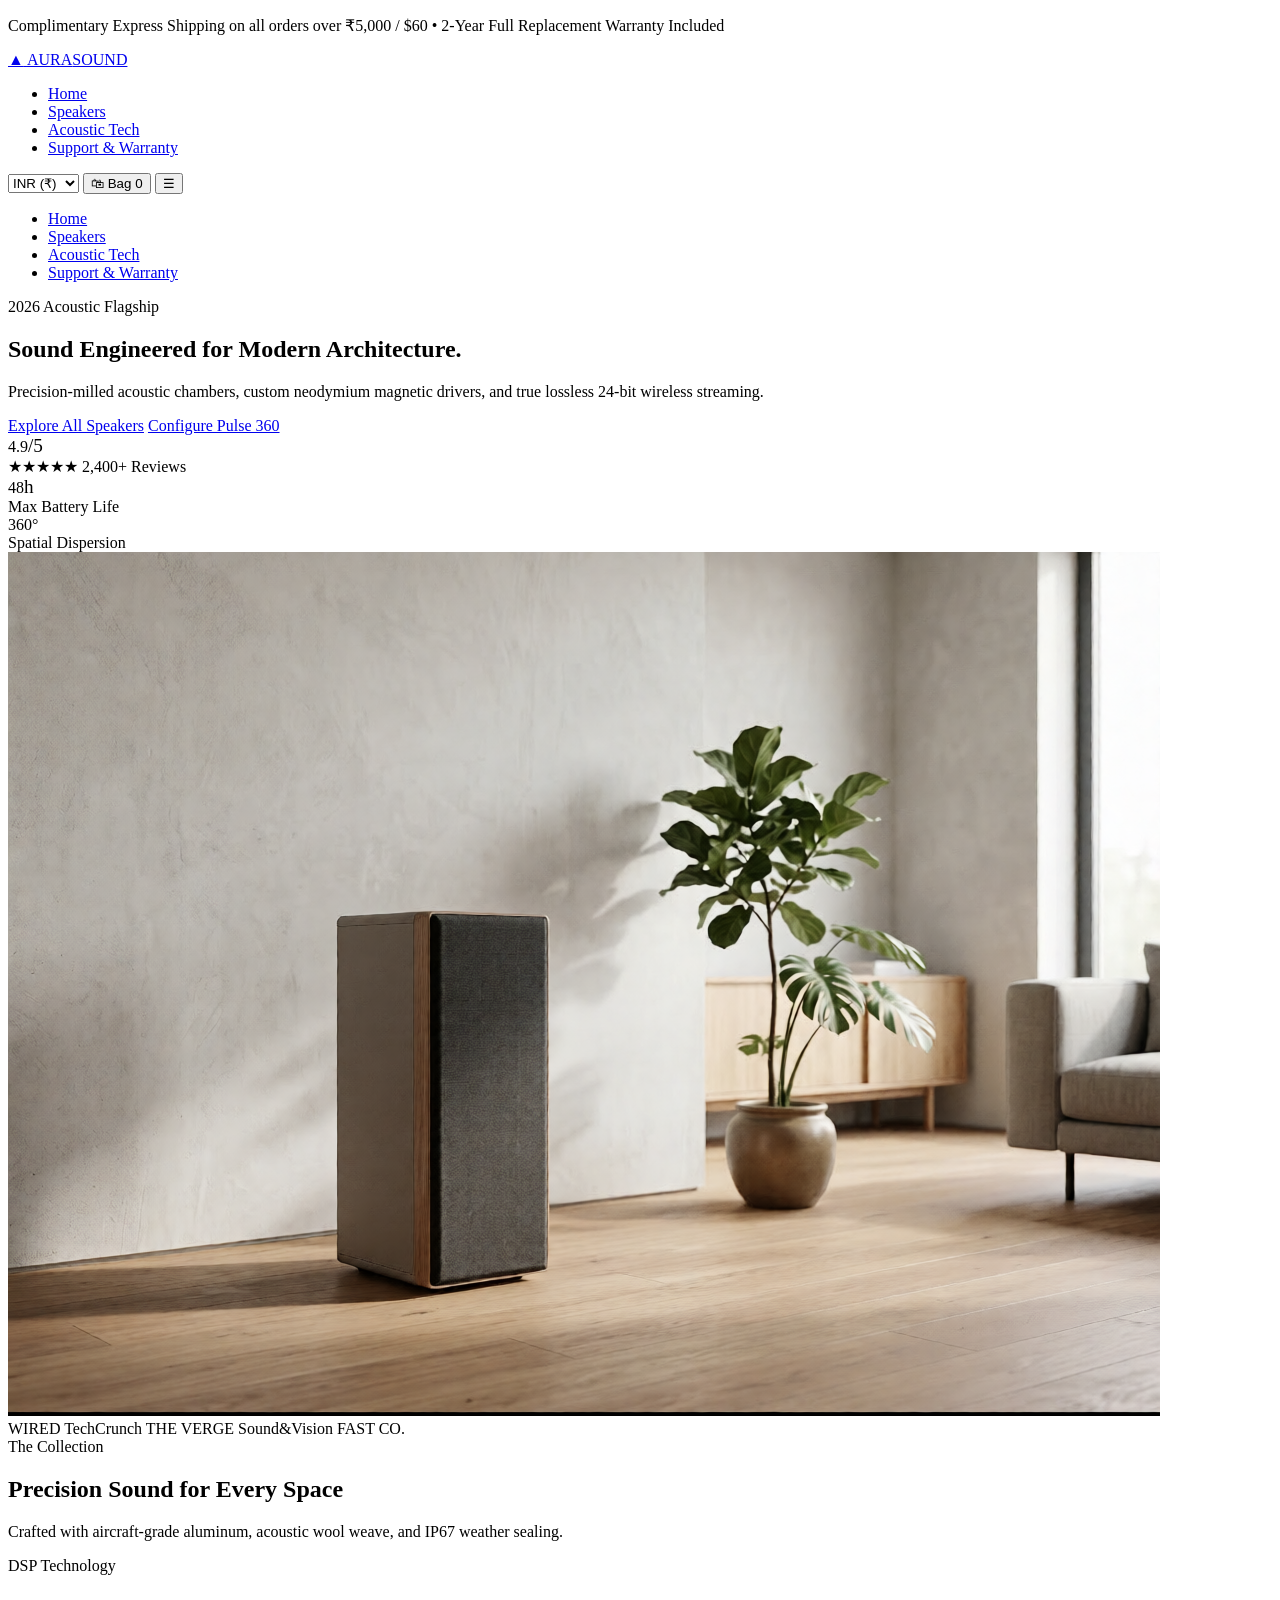
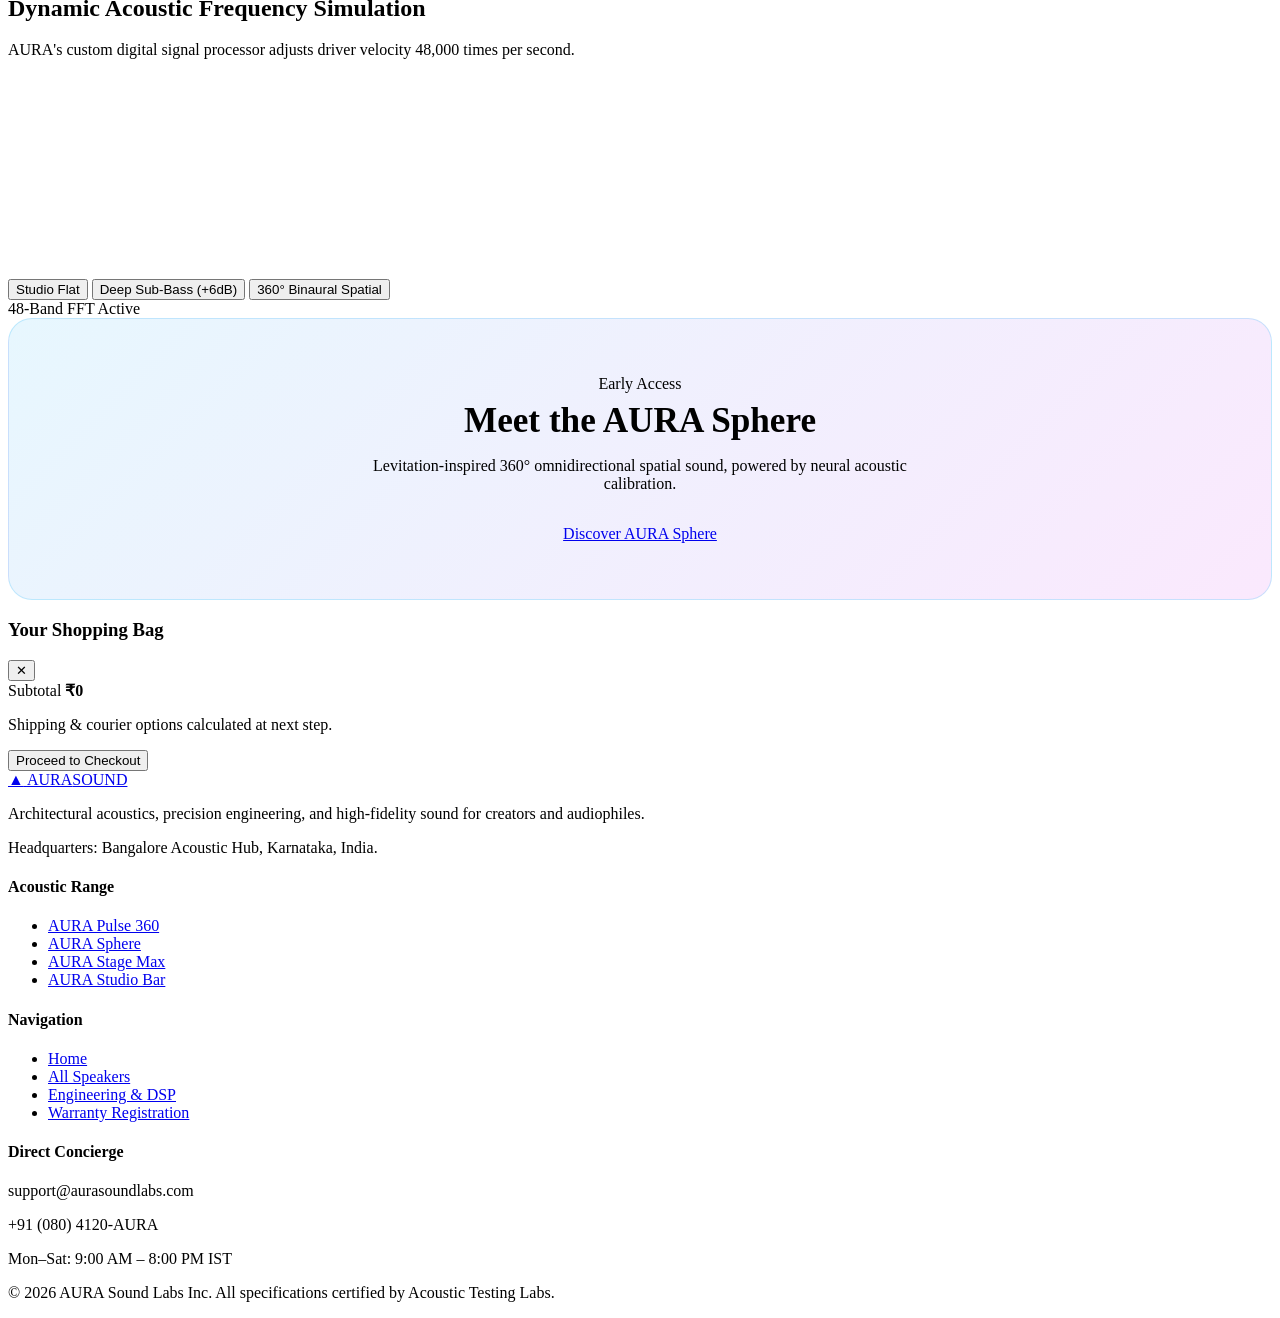
==== commit 487998f6: "Update index.html" ====
--- a/index.html
+++ b/index.html
@@ -9,10 +9,10 @@
   <link rel="preconnect" href="https://fonts.gstatic.com" crossorigin>
   <link href="https://fonts.googleapis.com/css2?family=Outfit:wght@300;400;500;600;700;800&family=Syne:wght@700;800&display=swap" rel="stylesheet">
   <link rel="preconnect" href="https://images.unsplash.com">
-  <link rel="stylesheet" href="/base.css">
-  <link rel="stylesheet" href="/layout.css">
-  <link rel="stylesheet" href="/components.css">
-  <link rel="stylesheet" href="/pages.css">
+  <link rel="stylesheet" href="https://github.com/0No-One0/AURA_Sound-Labs/blob/main/base.css">
+  <link rel="stylesheet" href="https://github.com/0No-One0/AURA_Sound-Labs/blob/main/layout.css">
+  <link rel="stylesheet" href="https://github.com/0No-One0/AURA_Sound-Labs/blob/main/components.css">
+  <link rel="stylesheet" href="https://github.com/0No-One0/AURA_Sound-Labs/blob/main/pages.css">
 </head>
 <body>
 
@@ -217,10 +217,10 @@
     </div>
   </footer>
 
-  <script src="/data.js"></script>
-  <script src="/state.js"></script>
-  <script src="/ui.js"></script>
-  <script src="/visualizer.js"></script>
-  <script src="/home.js"></script>
+  <script src="https://github.com/0No-One0/AURA_Sound-Labs/blob/main/data.js"></script>
+  <script src="https://github.com/0No-One0/AURA_Sound-Labs/blob/main/state.js"></script>
+  <script src="https://github.com/0No-One0/AURA_Sound-Labs/blob/main/ui.js"></script>
+  <script src="https://github.com/0No-One0/AURA_Sound-Labs/blob/main/visualizer.js"></script>
+  <script src="https://github.com/0No-One0/AURA_Sound-Labs/blob/main/home.js"></script>
 </body>
-</html>+</html>
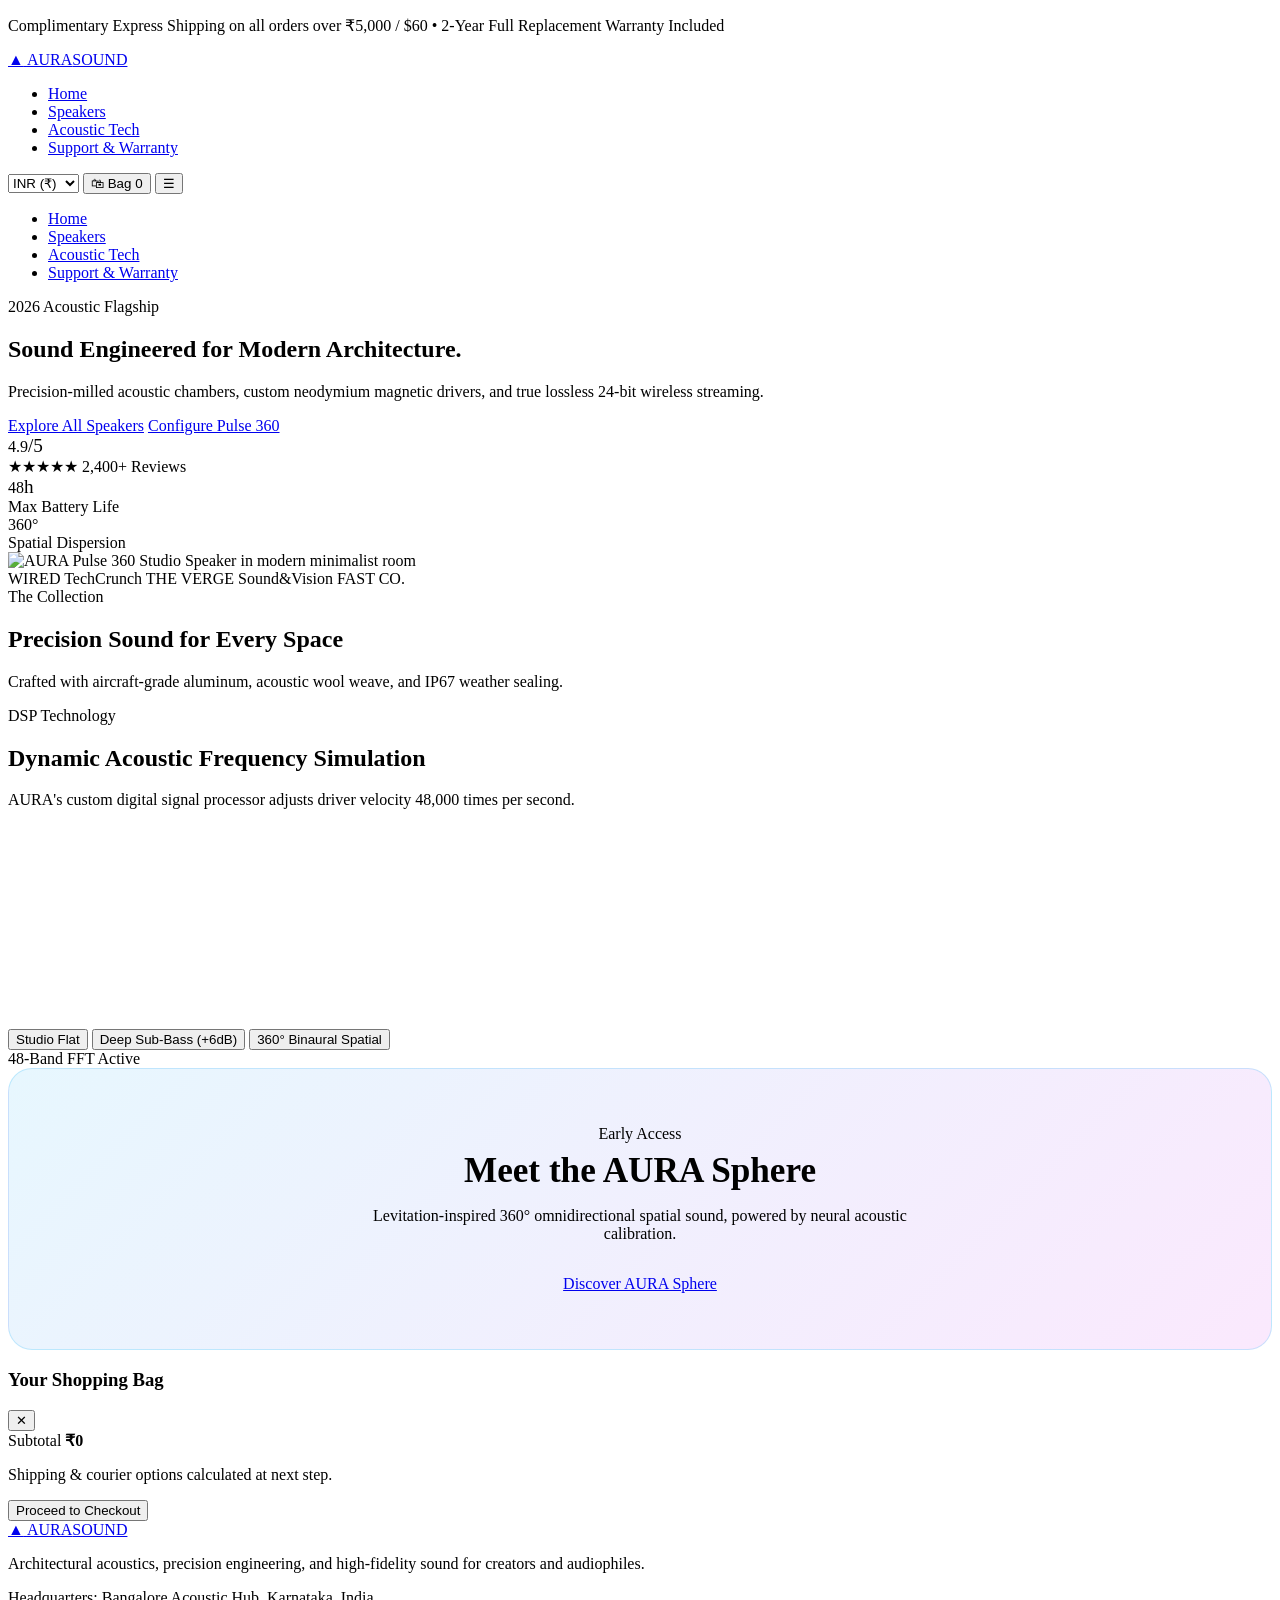
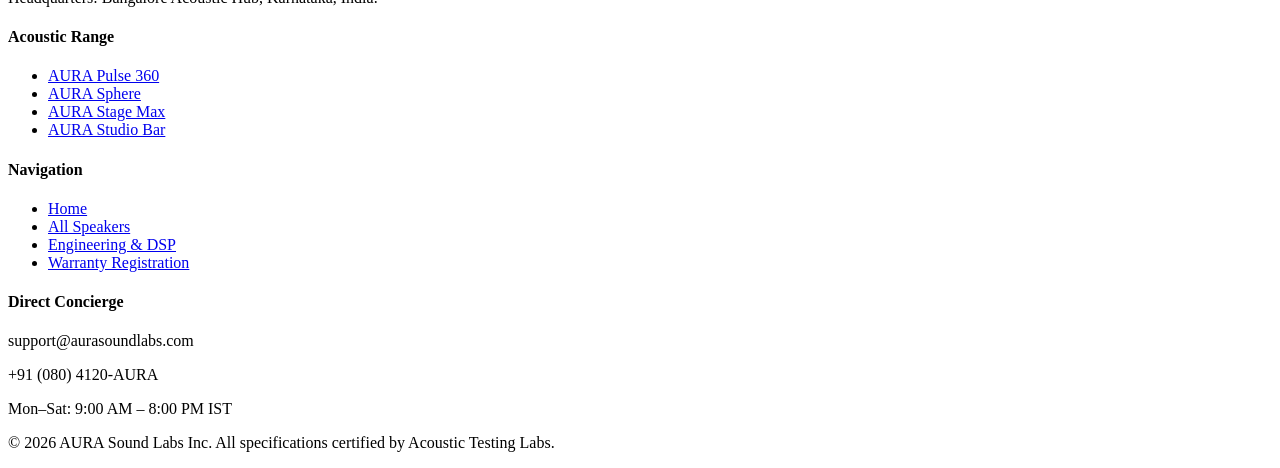
==== commit 77b2e087: "Update index.html" ====
--- a/index.html
+++ b/index.html
@@ -89,7 +89,7 @@
           </div>
         </div>
         <div class="hero-visual">
-          <img src="/Hero lifestyle shot (Home page).png"
+          <img src="https://github.com/0No-One0/AURA_Sound-Labs/blob/main/Hero%20lifestyle%20shot%20(Home%20page).png"
                alt="AURA Pulse 360 Studio Speaker in modern minimalist room" class="hero-img">
         </div>
       </div>
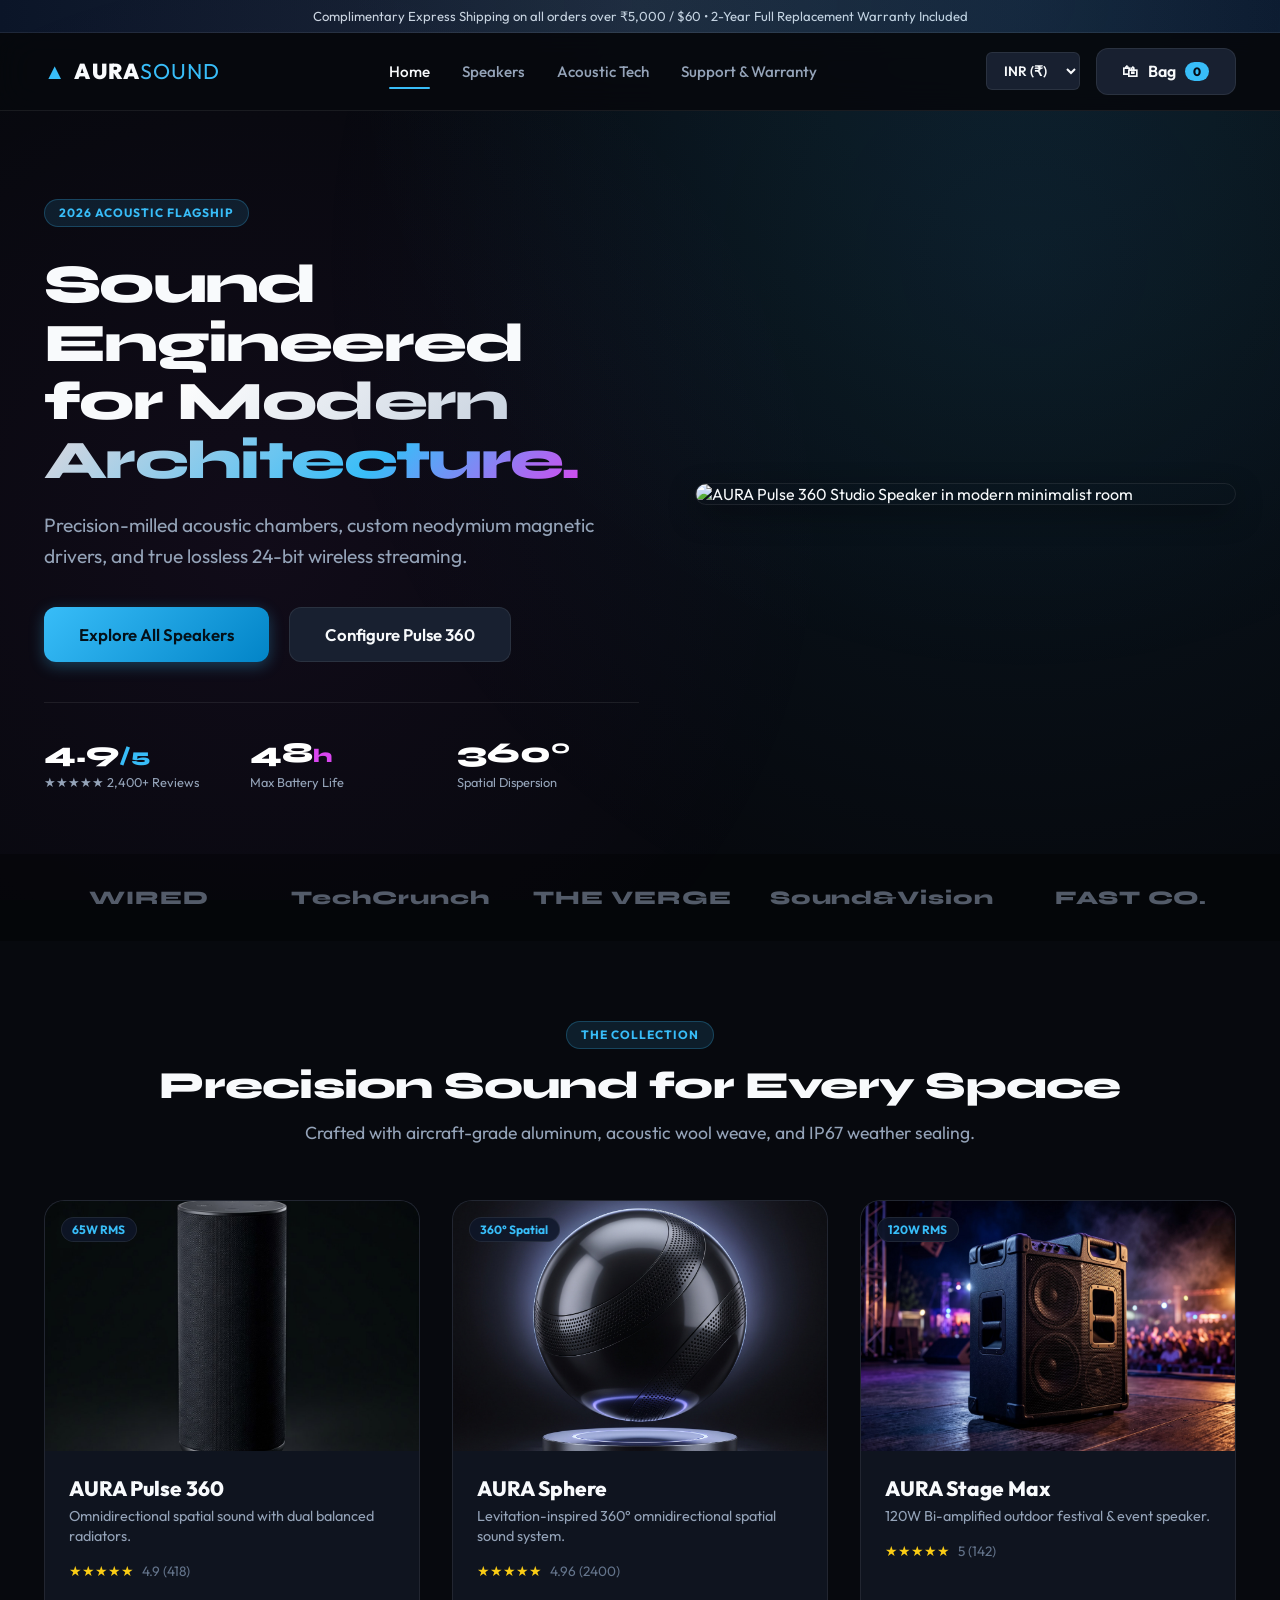
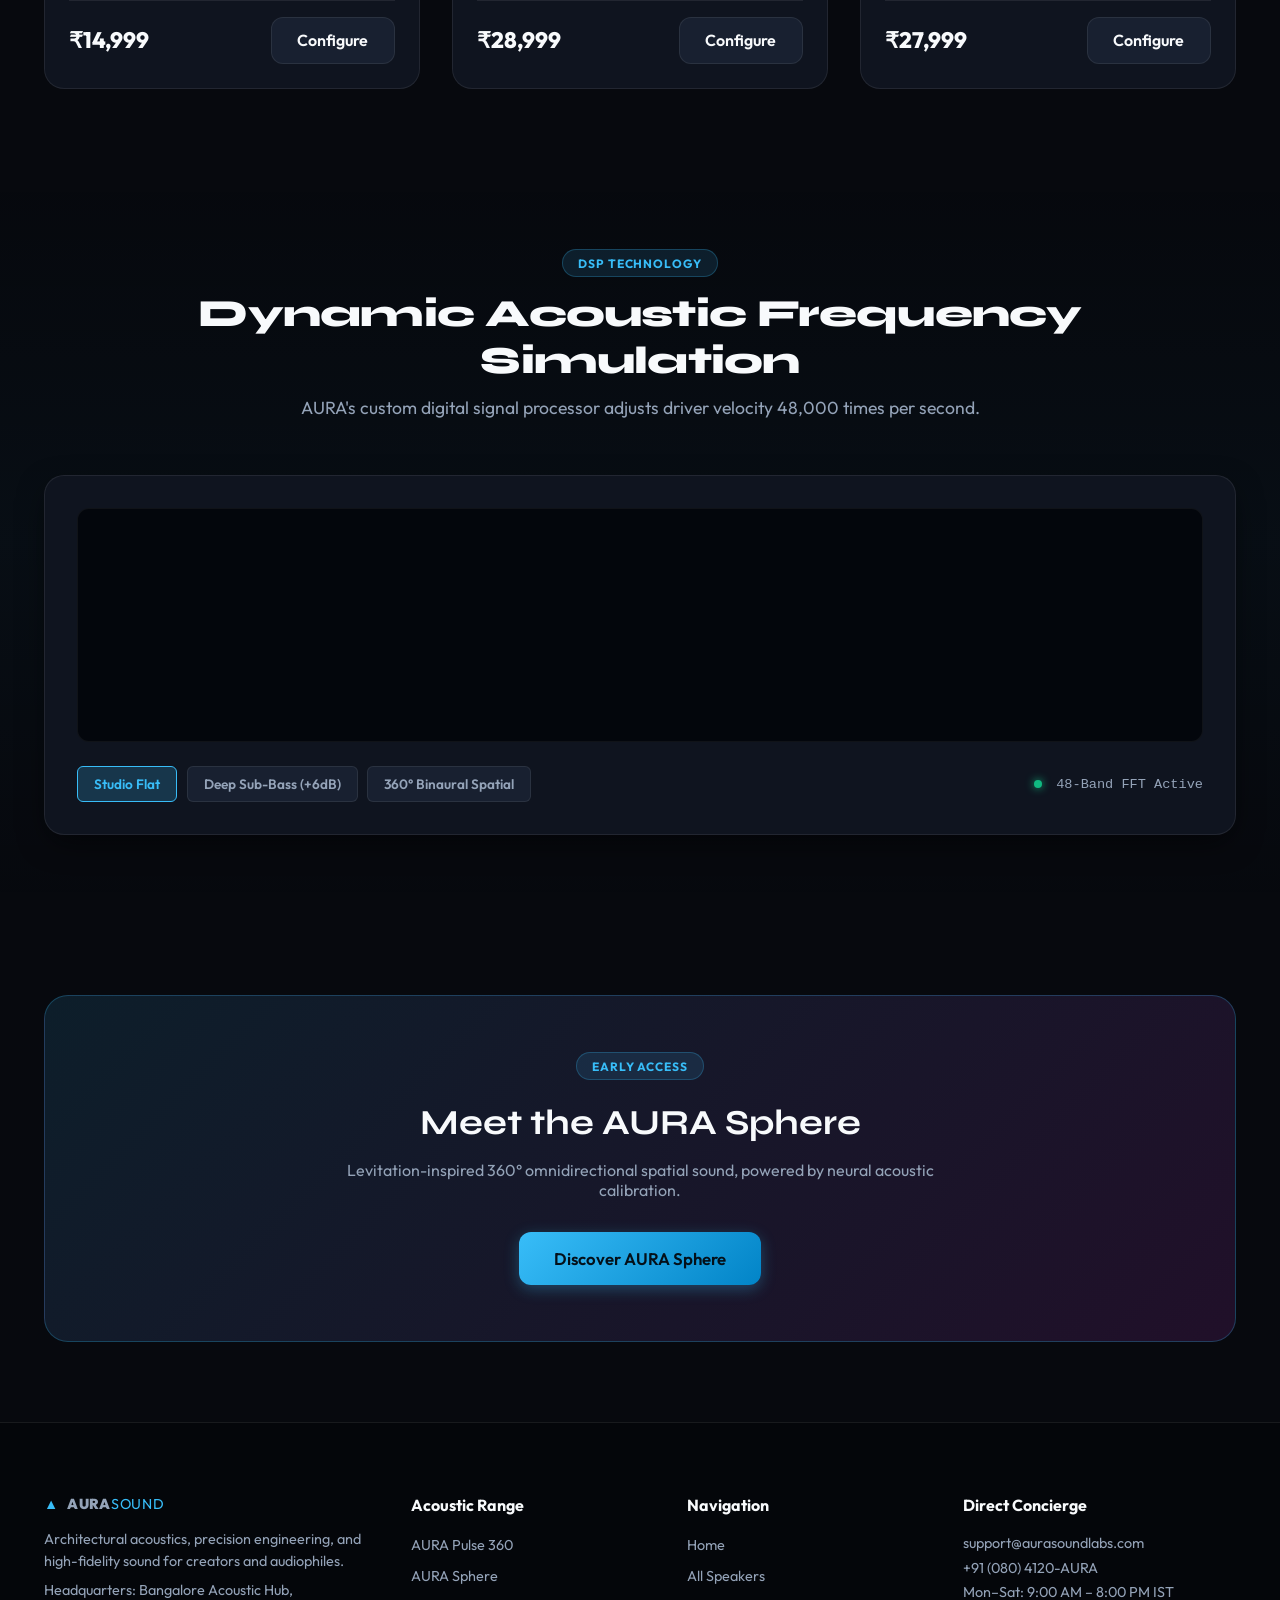
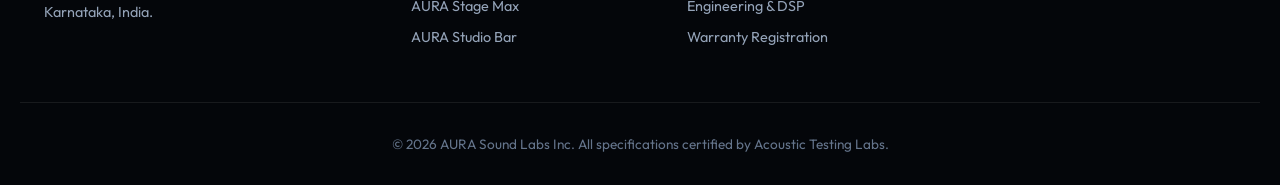
==== commit 2fd7ec46: "Update index.html" ====
--- a/index.html
+++ b/index.html
@@ -9,10 +9,10 @@
   <link rel="preconnect" href="https://fonts.gstatic.com" crossorigin>
   <link href="https://fonts.googleapis.com/css2?family=Outfit:wght@300;400;500;600;700;800&family=Syne:wght@700;800&display=swap" rel="stylesheet">
   <link rel="preconnect" href="https://images.unsplash.com">
-  <link rel="stylesheet" href="https://github.com/0No-One0/AURA_Sound-Labs/blob/main/base.css">
-  <link rel="stylesheet" href="https://github.com/0No-One0/AURA_Sound-Labs/blob/main/layout.css">
-  <link rel="stylesheet" href="https://github.com/0No-One0/AURA_Sound-Labs/blob/main/components.css">
-  <link rel="stylesheet" href="https://github.com/0No-One0/AURA_Sound-Labs/blob/main/pages.css">
+  <link rel="stylesheet" href="base.css">
+  <link rel="stylesheet" href="layout.css">
+  <link rel="stylesheet" href="components.css">
+  <link rel="stylesheet" href="pages.css">
 </head>
 <body>
 
@@ -217,10 +217,10 @@
     </div>
   </footer>
 
-  <script src="https://github.com/0No-One0/AURA_Sound-Labs/blob/main/data.js"></script>
-  <script src="https://github.com/0No-One0/AURA_Sound-Labs/blob/main/state.js"></script>
-  <script src="https://github.com/0No-One0/AURA_Sound-Labs/blob/main/ui.js"></script>
-  <script src="https://github.com/0No-One0/AURA_Sound-Labs/blob/main/visualizer.js"></script>
-  <script src="https://github.com/0No-One0/AURA_Sound-Labs/blob/main/home.js"></script>
+  <script src="data.js"></script>
+  <script src="state.js"></script>
+  <script src="ui.js"></script>
+  <script src="visualizer.js"></script>
+  <script src="home.js"></script>
 </body>
 </html>
--- a/base.css
+++ b/base.css
@@ -0,0 +1,125 @@
+/* ==========================================================================
+   AURA Sound Labs — Base Variables, Reset & Typography
+   ========================================================================== */
+
+   :root {
+    --bg-primary: #07090e;
+    --bg-secondary: #0f141f;
+    --bg-elevated: #182030;
+    --bg-card: rgba(24, 32, 48, 0.7);
+    --bg-glass: rgba(18, 24, 38, 0.55);
+  
+    --text-main: #f8fafc;
+    --text-muted: #94a3b8;
+    --text-dim: #64748b;
+  
+    --accent-cyan: #38bdf8;
+    --accent-cyan-hover: #0284c7;
+    --accent-cyan-glow: rgba(56, 189, 248, 0.28);
+  
+    --accent-gold: #fbbf24;
+    --accent-emerald: #10b981;
+    --accent-rose: #f43f5e;
+    --accent-fuchsia: #d946ef;
+    --accent-violet: #8b5cf6;
+  
+    --border-subtle: rgba(255, 255, 255, 0.08);
+    --border-strong: rgba(255, 255, 255, 0.16);
+  
+    --font-sans: 'Outfit', -apple-system, BlinkMacSystemFont, "Segoe UI", Roboto, sans-serif;
+    --font-display: 'Syne', sans-serif;
+    --font-mono: ui-monospace, SFMono-Regular, Menlo, Monaco, Consolas, monospace;
+  
+    --radius-sm: 6px;
+    --radius-md: 12px;
+    --radius-lg: 20px;
+    --radius-xl: 24px;
+    --radius-full: 9999px;
+  
+    --shadow-main: 0 10px 30px -5px rgba(0, 0, 0, 0.6);
+    --shadow-glow: 0 0 25px var(--accent-cyan-glow);
+    --transition: all 0.25s cubic-bezier(0.16, 1, 0.3, 1);
+  }
+  
+  *, *::before, *::after {
+    box-sizing: border-box;
+    margin: 0;
+    padding: 0;
+  }
+  
+  html {
+    font-family: var(--font-sans);
+    background-color: var(--bg-primary);
+    color: var(--text-main);
+    scroll-behavior: smooth;
+    font-size: 16px;
+  }
+  
+  body {
+    min-height: 100vh;
+    display: flex;
+    flex-direction: column;
+    overflow-x: hidden;
+    -webkit-font-smoothing: antialiased;
+  }
+  
+  a {
+    color: inherit;
+    text-decoration: none;
+    transition: var(--transition);
+  }
+  
+  button, input, select, textarea {
+    font: inherit;
+    color: inherit;
+  }
+  
+  button {
+    cursor: pointer;
+    border: none;
+    background: none;
+  }
+  
+  img { max-width: 100%; display: block; }
+  
+  .visually-hidden {
+    position: absolute !important;
+    width: 1px !important;
+    height: 1px !important;
+    padding: 0 !important;
+    margin: -1px !important;
+    overflow: hidden !important;
+    clip: rect(0, 0, 0, 0) !important;
+    white-space: nowrap !important;
+    border: 0 !important;
+  }
+  
+  .container {
+    width: 100%;
+    max-width: 1240px;
+    margin: 0 auto;
+    padding: 0 1.5rem;
+  }
+  
+  .section { padding: 5rem 0; }
+  .text-center { text-align: center; }
+  .text-green { color: var(--accent-emerald); }
+  
+  /* Ambient background glow */
+  body::before {
+    content: '';
+    position: fixed;
+    inset: 0;
+    background:
+      radial-gradient(circle at 80% 0%, rgba(56, 189, 248, 0.08) 0%, transparent 50%),
+      radial-gradient(circle at 20% 60%, rgba(217, 70, 239, 0.05) 0%, transparent 50%);
+    pointer-events: none;
+    z-index: 0;
+  }
+  
+  main, header, footer { position: relative; z-index: 1; }
+  
+  ::-webkit-scrollbar { width: 8px; }
+  ::-webkit-scrollbar-track { background: var(--bg-primary); }
+  ::-webkit-scrollbar-thumb { background: #27272a; border-radius: 9999px; }
+  ::-webkit-scrollbar-thumb:hover { background: #3f3f46; }
--- a/layout.css
+++ b/layout.css
@@ -0,0 +1,215 @@
+/* ==========================================================================
+   AURA Sound Labs — Layout: Header, Navigation, Footer
+   ========================================================================== */
+
+/* Announcement Bar */
+.announcement-bar {
+    background: linear-gradient(90deg, #0b1528 0%, #1e293b 50%, #0b1528 100%);
+    border-bottom: 1px solid var(--border-subtle);
+    padding: 0.5rem 1rem;
+    font-size: 0.82rem;
+    text-align: center;
+    color: #cbd5e1;
+  }
+  
+  /* Site Header */
+  .site-header {
+    position: sticky;
+    top: 0;
+    z-index: 100;
+    background: rgba(7, 9, 14, 0.85);
+    backdrop-filter: blur(16px);
+    -webkit-backdrop-filter: blur(16px);
+    border-bottom: 1px solid var(--border-subtle);
+  }
+  
+  .header-container {
+    display: flex;
+    align-items: center;
+    justify-content: space-between;
+    height: 4.8rem;
+    gap: 1.5rem;
+  }
+  
+  .brand-logo {
+    display: flex;
+    align-items: center;
+    gap: 0.5rem;
+    font-size: 1.35rem;
+    font-weight: 900;
+    letter-spacing: 0.05em;
+    white-space: nowrap;
+  }
+  
+  .logo-mark { color: var(--accent-cyan); }
+  .logo-text span { color: var(--accent-cyan); font-weight: 400; }
+  
+  .site-nav { flex: 1; display: flex; justify-content: center; }
+  
+  .nav-links {
+    display: flex;
+    list-style: none;
+    gap: 2rem;
+    align-items: center;
+  }
+  
+  .nav-link {
+    font-weight: 500;
+    font-size: 0.95rem;
+    color: var(--text-muted);
+    position: relative;
+    padding: 0.5rem 0;
+    white-space: nowrap;
+  }
+  
+  .nav-link:hover, .nav-link.active { color: var(--text-main); }
+  
+  .nav-link.active::after {
+    content: '';
+    position: absolute;
+    bottom: 0; left: 0; right: 0;
+    height: 2px;
+    background: var(--accent-cyan);
+    border-radius: 2px;
+  }
+  
+  .header-actions {
+    display: flex;
+    align-items: center;
+    gap: 1rem;
+  }
+  
+  .currency-select {
+    background: var(--bg-elevated);
+    border: 1px solid var(--border-subtle);
+    color: var(--text-main);
+    padding: 0.5rem 0.8rem;
+    border-radius: var(--radius-sm);
+    font-size: 0.85rem;
+    font-weight: 600;
+    cursor: pointer;
+  }
+  
+  .cart-btn {
+    display: flex;
+    align-items: center;
+    gap: 0.5rem;
+    padding: 0.55rem 1rem;
+  }
+  
+  .cart-count-badge {
+    background: var(--accent-cyan);
+    color: #050b14;
+    font-weight: 800;
+    font-size: 0.75rem;
+    padding: 0.15rem 0.5rem;
+    border-radius: var(--radius-full);
+    min-width: 1.4rem;
+    text-align: center;
+  }
+  
+  /* Mobile nav toggle */
+  .mobile-menu-btn {
+    display: none;
+    padding: 0.5rem;
+    border-radius: var(--radius-sm);
+    color: var(--text-main);
+    font-size: 1.4rem;
+  }
+  
+  .mobile-nav {
+    display: none;
+    background: var(--bg-secondary);
+    border-bottom: 1px solid var(--border-subtle);
+    padding: 1rem 1.5rem;
+  }
+  
+  .mobile-nav.open { display: block; }
+  
+  .mobile-nav ul {
+    list-style: none;
+    display: flex;
+    flex-direction: column;
+    gap: 0.5rem;
+  }
+  
+  .mobile-nav a {
+    display: block;
+    padding: 0.75rem 1rem;
+    border-radius: var(--radius-sm);
+    color: var(--text-muted);
+    font-weight: 500;
+  }
+  
+  .mobile-nav a:hover, .mobile-nav a.active {
+    background: var(--bg-elevated);
+    color: var(--text-main);
+  }
+  
+  /* Footer */
+  .site-footer {
+    background: #04060a;
+    border-top: 1px solid var(--border-subtle);
+    padding: 4.5rem 0 2rem 0;
+    margin-top: auto;
+  }
+  
+  .footer-grid {
+    display: grid;
+    grid-template-columns: 1.4fr 1fr 1fr 1.2fr;
+    gap: 3rem;
+    margin-bottom: 3.5rem;
+  }
+  
+  .footer-logo { margin-bottom: 1rem; }
+  
+  .footer-desc, .footer-location {
+    color: var(--text-muted);
+    font-size: 0.9rem;
+    line-height: 1.5;
+    margin-bottom: 0.5rem;
+  }
+  
+  .footer-col h4 {
+    font-size: 1rem;
+    font-weight: 700;
+    margin-bottom: 1.2rem;
+  }
+  
+  .footer-col ul {
+    list-style: none;
+    display: flex;
+    flex-direction: column;
+    gap: 0.65rem;
+  }
+  
+  .footer-col a {
+    color: var(--text-muted);
+    font-size: 0.9rem;
+  }
+  
+  .footer-col a:hover { color: var(--accent-cyan); }
+  
+  .footer-contact {
+    color: var(--text-muted);
+    font-size: 0.9rem;
+    margin-bottom: 0.4rem;
+  }
+  
+  .footer-bottom {
+    border-top: 1px solid var(--border-subtle);
+    padding-top: 2rem;
+    font-size: 0.85rem;
+    color: var(--text-dim);
+  }
+  
+  @media (max-width: 1024px) {
+    .footer-grid { grid-template-columns: 1fr 1fr; }
+  }
+  
+  @media (max-width: 768px) {
+    .site-nav { display: none; }
+    .mobile-menu-btn { display: block; }
+    .header-container { height: 4.2rem; }
+    .footer-grid { grid-template-columns: 1fr; gap: 2rem; }
+  }
--- a/components.css
+++ b/components.css
@@ -0,0 +1,301 @@
+/* ==========================================================================
+   AURA Sound Labs — Reusable Components
+   ========================================================================== */
+
+/* Buttons */
+.btn {
+    display: inline-flex;
+    align-items: center;
+    justify-content: center;
+    gap: 0.6rem;
+    font-weight: 600;
+    border-radius: var(--radius-md);
+    transition: var(--transition);
+    padding: 0.8rem 1.6rem;
+    cursor: pointer;
+    white-space: nowrap;
+  }
+  
+  .btn-primary {
+    background: linear-gradient(135deg, var(--accent-cyan) 0%, #0284c7 100%);
+    color: #041019;
+    box-shadow: 0 4px 15px rgba(56, 189, 248, 0.3);
+  }
+  
+  .btn-primary:hover {
+    background: linear-gradient(135deg, #7dd3fc 0%, var(--accent-cyan) 100%);
+    transform: translateY(-2px);
+    box-shadow: 0 6px 20px rgba(56, 189, 248, 0.45);
+  }
+  
+  .btn-secondary {
+    background: var(--bg-elevated);
+    color: var(--text-main);
+    border: 1px solid var(--border-subtle);
+  }
+  
+  .btn-secondary:hover {
+    background: #253147;
+    border-color: var(--border-strong);
+  }
+  
+  .btn-large { padding: 1rem 2.2rem; font-size: 1.05rem; }
+  .btn-block { width: 100%; }
+  
+  /* Tag pills */
+  .tag-pill {
+    display: inline-block;
+    padding: 0.35rem 0.9rem;
+    border-radius: var(--radius-full);
+    background: rgba(56, 189, 248, 0.12);
+    color: var(--accent-cyan);
+    font-size: 0.75rem;
+    font-weight: 700;
+    text-transform: uppercase;
+    letter-spacing: 0.08em;
+    border: 1px solid rgba(56, 189, 248, 0.25);
+    margin-bottom: 0.8rem;
+  }
+  
+  /* Section headers */
+  .section-header { margin-bottom: 3.5rem; }
+  
+  .section-header h2 {
+    font-family: var(--font-display);
+    font-size: 2.4rem;
+    font-weight: 800;
+    letter-spacing: -0.02em;
+    margin-bottom: 0.75rem;
+  }
+  
+  .section-subtitle {
+    color: var(--text-muted);
+    font-size: 1.1rem;
+    max-width: 680px;
+    margin: 0 auto;
+  }
+  
+  /* Product cards */
+  .product-card {
+    background: var(--bg-secondary);
+    border: 1px solid var(--border-subtle);
+    border-radius: var(--radius-lg);
+    overflow: hidden;
+    transition: var(--transition);
+    display: flex;
+    flex-direction: column;
+    cursor: pointer;
+  }
+  
+  .product-card:hover {
+    transform: translateY(-5px);
+    border-color: rgba(56, 189, 248, 0.4);
+    box-shadow: var(--shadow-main);
+  }
+  
+  .product-card-thumb {
+    position: relative;
+    background: #090e17;
+    height: 250px;
+    overflow: hidden;
+  }
+  
+  .product-card-thumb img {
+    width: 100%;
+    height: 100%;
+    object-fit: cover;
+    transition: transform 0.4s ease;
+  }
+  
+  .product-card:hover .product-card-thumb img {
+    transform: scale(1.05);
+  }
+  
+  .product-card-badge {
+    position: absolute;
+    top: 1rem; left: 1rem;
+    background: rgba(15, 23, 42, 0.85);
+    border: 1px solid var(--border-subtle);
+    backdrop-filter: blur(8px);
+    font-size: 0.75rem;
+    font-weight: 700;
+    padding: 0.25rem 0.65rem;
+    border-radius: var(--radius-full);
+    color: var(--accent-cyan);
+  }
+  
+  .product-card-body {
+    padding: 1.5rem;
+    display: flex;
+    flex-direction: column;
+    flex: 1;
+  }
+  
+  .card-title {
+    font-size: 1.3rem;
+    font-weight: 800;
+    margin-bottom: 0.35rem;
+  }
+  
+  .card-tagline {
+    color: var(--text-muted);
+    font-size: 0.9rem;
+    margin-bottom: 1rem;
+    line-height: 1.4;
+  }
+  
+  .card-rating {
+    font-size: 0.85rem;
+    color: #facc15;
+    margin-bottom: 1.2rem;
+  }
+  
+  .card-rating span { color: var(--text-dim); margin-left: 0.3rem; }
+  
+  .card-price-row {
+    margin-top: auto;
+    display: flex;
+    align-items: center;
+    justify-content: space-between;
+    padding-top: 1rem;
+    border-top: 1px solid var(--border-subtle);
+  }
+  
+  .card-price {
+    font-size: 1.4rem;
+    font-weight: 800;
+  }
+  
+  /* Filter buttons */
+  .catalog-filters {
+    display: flex;
+    gap: 0.8rem;
+    margin-bottom: 2.5rem;
+    flex-wrap: wrap;
+  }
+  
+  .filter-btn {
+    padding: 0.55rem 1.2rem;
+    background: var(--bg-elevated);
+    border: 1px solid var(--border-subtle);
+    border-radius: var(--radius-full);
+    font-size: 0.9rem;
+    font-weight: 600;
+    color: var(--text-muted);
+    transition: var(--transition);
+  }
+  
+  .filter-btn.active, .filter-btn:hover {
+    background: rgba(56, 189, 248, 0.15);
+    border-color: var(--accent-cyan);
+    color: var(--accent-cyan);
+  }
+  
+  /* Forms */
+  .form-field {
+    display: flex;
+    flex-direction: column;
+    gap: 0.4rem;
+  }
+  
+  .form-field.full { width: 100%; }
+  .form-field.half { width: 50%; }
+  
+  .form-field label {
+    font-size: 0.85rem;
+    font-weight: 600;
+    color: var(--text-muted);
+  }
+  
+  .req { color: var(--accent-rose); }
+  
+  .form-field input,
+  .form-field select,
+  .form-field textarea {
+    background: var(--bg-elevated);
+    border: 1px solid var(--border-subtle);
+    border-radius: var(--radius-sm);
+    padding: 0.8rem 1rem;
+    color: var(--text-main);
+    transition: var(--transition);
+  }
+  
+  .form-field input:focus,
+  .form-field select:focus,
+  .form-field textarea:focus {
+    border-color: var(--accent-cyan);
+    outline: none;
+  }
+  
+  .form-field input.input-error {
+    border-color: var(--accent-rose);
+    background: rgba(244, 63, 94, 0.05);
+  }
+  
+  .field-error {
+    color: var(--accent-rose);
+    font-size: 0.78rem;
+    min-height: 1.1rem;
+  }
+  
+  .form-row {
+    display: flex;
+    gap: 1rem;
+    margin-top: 1.2rem;
+  }
+  
+  .form-group {
+    border: 1px solid var(--border-subtle);
+    background: var(--bg-secondary);
+    border-radius: var(--radius-lg);
+    padding: 2rem;
+    margin-bottom: 2rem;
+  }
+  
+  .group-title {
+    font-size: 1.25rem;
+    font-weight: 800;
+    padding: 0 0.5rem;
+  }
+  
+  /* Toast */
+  .toast-container {
+    position: fixed;
+    bottom: 2rem;
+    right: 2rem;
+    z-index: 2000;
+    display: flex;
+    flex-direction: column;
+    gap: 0.75rem;
+    pointer-events: none;
+  }
+  
+  .toast {
+    background: var(--bg-elevated);
+    border: 1px solid var(--border-strong);
+    border-left: 3px solid var(--accent-cyan);
+    padding: 1rem 1.4rem;
+    border-radius: var(--radius-md);
+    box-shadow: var(--shadow-main);
+    font-size: 0.9rem;
+    font-weight: 500;
+    color: var(--text-main);
+    animation: slideIn 0.35s cubic-bezier(0.16, 1, 0.3, 1);
+    pointer-events: auto;
+    max-width: 320px;
+  }
+  
+  .toast.success { border-left-color: var(--accent-emerald); }
+  .toast.error { border-left-color: var(--accent-rose); }
+  
+  @keyframes slideIn {
+    from { transform: translateX(100%); opacity: 0; }
+    to { transform: translateX(0); opacity: 1; }
+  }
+  
+  @media (max-width: 768px) {
+    .form-row { flex-direction: column; }
+    .form-field.half { width: 100%; }
+    .section-header h2 { font-size: 1.9rem; }
+    .section { padding: 3.5rem 0; }
+  }
--- a/pages.css
+++ b/pages.css
@@ -0,0 +1,776 @@
+﻿/* ==========================================================================
+   AURA Sound Labs — Page-Specific Styles
+   ========================================================================== */
+
+/* ===== HOME ===== */
+.hero-section {
+    padding: 5.5rem 0 4rem 0;
+    background: radial-gradient(circle at 80% 20%, rgba(56, 189, 248, 0.08) 0%, transparent 60%);
+  }
+  
+  .hero-grid {
+    display: grid;
+    grid-template-columns: 1.1fr 1fr;
+    align-items: center;
+    gap: 3.5rem;
+  }
+  
+  .hero-headline {
+    font-family: var(--font-display);
+    font-size: 3.4rem;
+    font-weight: 900;
+    line-height: 1.08;
+    letter-spacing: -0.03em;
+    margin: 1rem 0 1.2rem 0;
+  }
+  
+  .hero-headline .neon-text-gradient {
+    background: linear-gradient(135deg, #fff 0%, #cbd5e1 40%, #38bdf8 75%, #d946ef 100%);
+    -webkit-background-clip: text;
+    -webkit-text-fill-color: transparent;
+    background-clip: text;
+  }
+  
+  .hero-subtext {
+    font-size: 1.2rem;
+    color: var(--text-muted);
+    line-height: 1.6;
+    margin-bottom: 2.2rem;
+  }
+  
+  .hero-cta-group {
+    display: flex;
+    gap: 1.2rem;
+    flex-wrap: wrap;
+  }
+  
+  .hero-visual { position: relative; }
+  
+  .hero-img {
+    width: 100%;
+    border-radius: var(--radius-lg);
+    box-shadow: var(--shadow-main);
+    border: 1px solid var(--border-subtle);
+    object-fit: cover;
+    max-height: 480px;
+  }
+  
+  .hero-stats {
+    display: grid;
+    grid-template-columns: repeat(3, 1fr);
+    gap: 1.5rem;
+    margin-top: 2.5rem;
+    padding-top: 2rem;
+    border-top: 1px solid var(--border-subtle);
+  }
+  
+  .hero-stat-num {
+    font-family: var(--font-display);
+    font-size: 1.8rem;
+    font-weight: 800;
+    color: #fff;
+  }
+  
+  .hero-stat-label {
+    font-size: 0.8rem;
+    color: var(--text-muted);
+    margin-top: 0.25rem;
+  }
+  
+  .featured-products-grid {
+    display: grid;
+    grid-template-columns: repeat(auto-fill, minmax(280px, 1fr));
+    gap: 2rem;
+  }
+  
+  /* Visualizer card */
+  .visualizer-showcase { background: linear-gradient(180deg, transparent, rgba(56,189,248,0.03), transparent); }
+  
+  .visualizer-card {
+    background: var(--bg-secondary);
+    border: 1px solid var(--border-subtle);
+    border-radius: var(--radius-lg);
+    padding: 2rem;
+    box-shadow: var(--shadow-main);
+  }
+  
+  .visualizer-screen {
+    background: #03060c;
+    border-radius: var(--radius-md);
+    padding: 1rem;
+    border: 1px solid rgba(255, 255, 255, 0.05);
+  }
+  
+  #equalizer-canvas { width: 100%; height: 200px; display: block; }
+  
+  .visualizer-controls {
+    display: flex;
+    justify-content: space-between;
+    align-items: center;
+    margin-top: 1.5rem;
+    flex-wrap: wrap;
+    gap: 1rem;
+  }
+  
+  .profile-mode-selector { display: flex; gap: 0.6rem; flex-wrap: wrap; }
+  
+  .eq-btn {
+    padding: 0.5rem 1rem;
+    background: var(--bg-elevated);
+    border: 1px solid var(--border-subtle);
+    border-radius: var(--radius-sm);
+    font-size: 0.85rem;
+    font-weight: 600;
+    color: var(--text-muted);
+  }
+  
+  .eq-btn.active {
+    background: rgba(56, 189, 248, 0.2);
+    border-color: var(--accent-cyan);
+    color: var(--accent-cyan);
+  }
+  
+  .indicator-dot {
+    display: inline-block;
+    width: 8px; height: 8px;
+    background: var(--accent-emerald);
+    border-radius: 50%;
+    margin-right: 0.4rem;
+    box-shadow: 0 0 8px var(--accent-emerald);
+  }
+  
+  .visualizer-meta {
+    font-size: 0.85rem;
+    color: var(--text-muted);
+    font-family: var(--font-mono);
+  }
+  
+  /* Trust marquee */
+  .trust-bar {
+    border-y: 1px solid var(--border-subtle);
+    background: rgba(0,0,0,0.3);
+    padding: 2rem 0;
+  }
+  
+  .trust-logos {
+    display: grid;
+    grid-template-columns: repeat(5, 1fr);
+    gap: 2rem;
+    align-items: center;
+    justify-items: center;
+    opacity: 0.55;
+  }
+  
+  .trust-logo {
+    font-family: var(--font-display);
+    font-weight: 800;
+    font-size: 1.2rem;
+    color: var(--text-muted);
+    letter-spacing: 0.05em;
+    transition: var(--transition);
+  }
+  
+  .trust-logo:hover { opacity: 1; color: var(--text-main); }
+  
+  /* ===== CATALOG ===== */
+  .catalog-grid {
+    display: grid;
+    grid-template-columns: repeat(auto-fill, minmax(280px, 1fr));
+    gap: 2rem;
+  }
+  
+  .catalog-empty {
+    grid-column: 1 / -1;
+    text-align: center;
+    padding: 4rem 2rem;
+    color: var(--text-muted);
+  }
+  
+  /* ===== PRODUCT DETAIL ===== */
+  .breadcrumb { margin-bottom: 2rem; }
+  
+  .breadcrumb a {
+    font-size: 0.9rem;
+    color: var(--accent-cyan);
+    font-weight: 600;
+  }
+  
+  .pdp-grid {
+    display: grid;
+    grid-template-columns: 1.1fr 1fr;
+    gap: 4rem;
+  }
+  
+  .pdp-gallery-frame {
+    background: #090e17;
+    border-radius: var(--radius-lg);
+    border: 1px solid var(--border-subtle);
+    overflow: hidden;
+    height: 480px;
+  }
+  
+  .pdp-main-img { width: 100%; height: 100%; object-fit: cover; }
+  
+  .pdp-badges-row {
+    display: flex;
+    gap: 1.5rem;
+    margin-top: 1.5rem;
+    color: var(--text-muted);
+    font-size: 0.85rem;
+    flex-wrap: wrap;
+  }
+  
+  .pdp-title {
+    font-family: var(--font-display);
+    font-size: 2.8rem;
+    font-weight: 900;
+    letter-spacing: -0.02em;
+    margin: 0.5rem 0;
+  }
+  
+  .pdp-tagline {
+    color: var(--text-muted);
+    font-size: 1.15rem;
+    margin-bottom: 1.2rem;
+  }
+  
+  .reviews-summary {
+    display: flex;
+    align-items: center;
+    gap: 0.6rem;
+    font-size: 0.9rem;
+    margin-bottom: 1.5rem;
+  }
+  
+  .stars { color: #facc15; letter-spacing: 0.1em; }
+  .review-count { color: var(--text-dim); }
+  
+  .pdp-price-box {
+    display: flex;
+    align-items: baseline;
+    gap: 1rem;
+    margin: 1.5rem 0;
+    padding: 1.2rem 1.6rem;
+    background: var(--bg-secondary);
+    border: 1px solid var(--border-subtle);
+    border-radius: var(--radius-md);
+    flex-wrap: wrap;
+  }
+  
+  .pdp-current-price { font-size: 2.2rem; font-weight: 900; color: #fff; }
+  .pdp-original-price { font-size: 1.2rem; color: var(--text-dim); text-decoration: line-through; }
+  
+  .pdp-discount-tag {
+    background: rgba(16, 185, 129, 0.15);
+    color: var(--accent-emerald);
+    padding: 0.2rem 0.6rem;
+    border-radius: var(--radius-sm);
+    font-size: 0.8rem;
+    font-weight: 700;
+  }
+  
+  .pdp-description { color: #cbd5e1; line-height: 1.6; margin-bottom: 2rem; }
+  
+  .customizer-group { margin-bottom: 2rem; }
+  
+  .customizer-label {
+    display: block;
+    font-size: 0.9rem;
+    color: var(--text-muted);
+    margin-bottom: 0.8rem;
+  }
+  
+  .swatches-row { display: flex; gap: 0.8rem; }
+  
+  .swatch-btn {
+    width: 36px; height: 36px;
+    border-radius: 50%;
+    border: 2px solid transparent;
+    cursor: pointer;
+    position: relative;
+    transition: var(--transition);
+    outline: 2px solid var(--border-subtle);
+    outline-offset: 2px;
+  }
+  
+  .swatch-btn.active {
+    border-color: var(--accent-cyan);
+    transform: scale(1.1);
+    box-shadow: 0 0 12px var(--accent-cyan-glow);
+    outline-color: var(--accent-cyan);
+  }
+  
+  .pdp-action-row {
+    display: flex;
+    gap: 1.2rem;
+    margin-bottom: 2.5rem;
+    flex-wrap: wrap;
+  }
+  
+  .quantity-stepper {
+    display: flex;
+    align-items: center;
+    background: var(--bg-elevated);
+    border: 1px solid var(--border-subtle);
+    border-radius: var(--radius-md);
+  }
+  
+  .stepper-btn {
+    width: 3rem;
+    height: 3.2rem;
+    font-size: 1.3rem;
+    color: var(--text-main);
+    transition: var(--transition);
+  }
+  
+  .stepper-btn:hover { background: rgba(255,255,255,0.05); }
+  
+  .stepper-input {
+    width: 3rem;
+    text-align: center;
+    border: none;
+    background: transparent;
+    font-weight: 700;
+  }
+  
+  .btn-add-bag { flex: 1; min-width: 200px; }
+  
+  .pdp-specs-mini h3 { font-size: 1.1rem; margin-bottom: 1rem; }
+  
+  .specs-mini-grid {
+    display: grid;
+    grid-template-columns: 1fr 1fr;
+    gap: 0.8rem;
+    font-size: 0.88rem;
+  }
+  
+  .specs-mini-grid dt { color: var(--text-dim); }
+  .specs-mini-grid dd { font-weight: 600; color: var(--text-main); }
+  
+  /* ===== TECHNOLOGY ===== */
+  .tech-grid {
+    display: grid;
+    grid-template-columns: repeat(2, 1fr);
+    gap: 2rem;
+  }
+  
+  .tech-card {
+    background: var(--bg-secondary);
+    border: 1px solid var(--border-subtle);
+    border-radius: var(--radius-lg);
+    padding: 2.2rem;
+    transition: var(--transition);
+  }
+  
+  .tech-card:hover {
+    border-color: rgba(56, 189, 248, 0.35);
+    transform: translateY(-3px);
+  }
+  
+  .tech-icon { font-size: 2.4rem; margin-bottom: 1rem; }
+  .tech-card h3 { font-size: 1.35rem; margin-bottom: 0.8rem; }
+  .tech-card p { color: var(--text-muted); line-height: 1.6; }
+  
+  /* ===== SUPPORT ===== */
+  .support-grid {
+    display: grid;
+    grid-template-columns: repeat(2, 1fr);
+    gap: 2rem;
+  }
+  
+  .support-card {
+    background: var(--bg-secondary);
+    border: 1px solid var(--border-subtle);
+    border-radius: var(--radius-lg);
+    padding: 2.2rem;
+  }
+  
+  .support-card h3 { font-size: 1.35rem; margin-bottom: 0.8rem; }
+  .support-card p { color: var(--text-muted); line-height: 1.6; }
+  
+  .support-form {
+    margin-top: 1.5rem;
+    display: flex;
+    flex-direction: column;
+    gap: 1.2rem;
+  }
+  
+  .faq-list { margin-top: 1.5rem; display: flex; flex-direction: column; gap: 1rem; }
+  
+  .faq-item {
+    background: var(--bg-elevated);
+    border-radius: var(--radius-md);
+    padding: 1rem 1.4rem;
+    border: 1px solid var(--border-subtle);
+  }
+  
+  .faq-item summary {
+    font-weight: 700;
+    cursor: pointer;
+    color: var(--text-main);
+  }
+  
+  .faq-item p { margin-top: 0.8rem; font-size: 0.9rem; }
+  
+  /* ===== CHECKOUT ===== */
+  .checkout-grid {
+    display: grid;
+    grid-template-columns: 1.4fr 1fr;
+    gap: 3.5rem;
+  }
+  
+  .phone-input-wrap { display: flex; gap: 0.5rem; }
+  
+  .phone-prefix-select {
+    width: 150px;
+    background: var(--bg-elevated);
+    border: 1px solid var(--border-subtle);
+    border-radius: var(--radius-sm);
+    padding: 0 0.5rem;
+    font-size: 0.85rem;
+  }
+  
+  .phone-input-wrap input { flex: 1; 
+    width: 400px;
+    background: var(--bg-elevated);
+  }
+  
+  .delivery-options-stack {
+    display: flex;
+    flex-direction: column;
+    gap: 0.9rem;
+    margin-top: 1rem;
+  }
+  
+  .delivery-card {
+    display: flex;
+    gap: 1rem;
+    align-items: flex-start;
+    background: var(--bg-elevated);
+    border: 1px solid var(--border-subtle);
+    border-radius: var(--radius-md);
+    padding: 1.2rem;
+    cursor: pointer;
+    transition: var(--transition);
+  }
+  
+  .delivery-card input[type="radio"],
+  .payment-option input[type="radio"] {
+    accent-color: var(--accent-cyan);
+    margin-top: 0.25rem;
+    width: 18px;
+    height: 18px;
+    flex-shrink: 0;
+  }
+  
+  .delivery-card:has(input:checked),
+  .payment-option:has(input:checked) {
+    border-color: var(--accent-cyan);
+    background: #17243b;
+    box-shadow: 0 0 15px var(--accent-cyan-glow);
+  }
+  
+  .card-body { flex: 1; }
+  .card-head {
+    display: flex;
+    justify-content: space-between;
+    margin-bottom: 0.3rem;
+    gap: 1rem;
+    flex-wrap: wrap;
+  }
+  
+  .badge-price { color: var(--accent-cyan); font-weight: 700; white-space: nowrap; }
+  .card-desc { font-size: 0.85rem; color: var(--text-muted); }
+  
+  .payment-modes-grid {
+    display: grid;
+    grid-template-columns: repeat(3, 1fr);
+    gap: 1rem;
+    margin-top: 1rem;
+  }
+  
+  .payment-option {
+    background: var(--bg-elevated);
+    border: 1px solid var(--border-subtle);
+    border-radius: var(--radius-md);
+    padding: 1.2rem;
+    cursor: pointer;
+    display: flex;
+    flex-direction: column;
+    gap: 0.8rem;
+    transition: var(--transition);
+  }
+  
+  .option-content { display: flex; flex-direction: column; gap: 0.3rem; }
+  .option-icon { font-size: 1.5rem; }
+  .option-sub { font-size: 0.75rem; color: var(--text-dim); }
+  
+  .sticky-summary-box {
+    position: sticky;
+    top: 6.5rem;
+    background: var(--bg-secondary);
+    border: 1px solid var(--border-subtle);
+    border-radius: var(--radius-lg);
+    padding: 2rem;
+  }
+  
+  .sticky-summary-box h3 { font-size: 1.3rem; margin-bottom: 1.5rem; }
+  
+  .summary-items-list {
+    display: flex;
+    flex-direction: column;
+    gap: 1.2rem;
+    max-height: 280px;
+    overflow-y: auto;
+  }
+  
+  .summary-item-row { display: flex; align-items: center; gap: 1rem; }
+  
+  .summary-item-img {
+    width: 52px; height: 52px;
+    border-radius: var(--radius-sm);
+    object-fit: cover;
+    background: #090e17;
+    flex-shrink: 0;
+  }
+  
+  .summary-item-info { flex: 1; min-width: 0; }
+  .summary-item-title { font-weight: 700; font-size: 0.95rem; }
+  .summary-item-meta { font-size: 0.8rem; color: var(--text-muted); }
+  
+  .summary-sep { border: none; border-top: 1px solid var(--border-subtle); margin: 1.2rem 0; }
+  
+  .summary-cost-breakdown { display: flex; flex-direction: column; gap: 0.75rem; }
+  
+  .cost-row {
+    display: flex;
+    justify-content: space-between;
+    font-size: 0.92rem;
+  }
+  
+  .cost-row dt { color: var(--text-muted); }
+  .cost-row dd { font-weight: 600; }
+  
+  .cost-row.grand-total { font-size: 1.35rem; font-weight: 800; }
+  .cost-row.grand-total dd { color: var(--accent-cyan); }
+  
+  .security-guarantees {
+    margin-top: 1.5rem;
+    padding-top: 1.2rem;
+    border-top: 1px dashed var(--border-subtle);
+    display: flex;
+    flex-direction: column;
+    gap: 0.5rem;
+    font-size: 0.8rem;
+    color: var(--text-muted);
+  }
+  
+  /* ===== SUCCESS ===== */
+  .success-card {
+    max-width: 720px;
+    margin: 0 auto;
+    background: var(--bg-secondary);
+    border: 1px solid var(--border-subtle);
+    border-radius: var(--radius-lg);
+    padding: 3rem;
+    text-align: center;
+  }
+  
+  .success-icon-wrap {
+    width: 68px; height: 68px;
+    background: rgba(16, 185, 129, 0.15);
+    border: 2px solid var(--accent-emerald);
+    color: var(--accent-emerald);
+    border-radius: 50%;
+    display: inline-flex;
+    align-items: center;
+    justify-content: center;
+    font-size: 2rem;
+    font-weight: 800;
+    margin-bottom: 1.2rem;
+  }
+  
+  .success-lead { color: var(--text-muted); margin: 0.5rem 0 2rem 0; }
+  
+  .order-invoice-sheet {
+    background: var(--bg-primary);
+    border: 1px solid var(--border-subtle);
+    border-radius: var(--radius-md);
+    padding: 1.8rem;
+    text-align: left;
+    font-size: 0.9rem;
+    margin-bottom: 2rem;
+  }
+  
+  .invoice-header-row {
+    display: flex;
+    justify-content: space-between;
+    border-bottom: 1px solid var(--border-subtle);
+    padding-bottom: 1rem;
+    margin-bottom: 1rem;
+    flex-wrap: wrap;
+    gap: 0.5rem;
+  }
+  
+  .invoice-data-row {
+    display: flex;
+    justify-content: space-between;
+    padding: 0.45rem 0;
+    gap: 1rem;
+  }
+  
+  .success-actions {
+    display: flex;
+    gap: 1rem;
+    justify-content: center;
+    flex-wrap: wrap;
+  }
+  
+  /* ===== CART DRAWER ===== */
+  .cart-drawer-overlay {
+    position: fixed;
+    inset: 0;
+    background: rgba(0, 0, 0, 0.7);
+    backdrop-filter: blur(8px);
+    z-index: 1000;
+    opacity: 0;
+    pointer-events: none;
+    transition: opacity 0.3s ease;
+  }
+  
+  .cart-drawer-overlay.active { opacity: 1; pointer-events: auto; }
+  
+  .cart-drawer {
+    position: fixed;
+    top: 0; right: 0; bottom: 0;
+    width: 440px;
+    max-width: 100%;
+    background: var(--bg-secondary);
+    border-left: 1px solid var(--border-subtle);
+    z-index: 1001;
+    transform: translateX(100%);
+    transition: transform 0.35s cubic-bezier(0.16, 1, 0.3, 1);
+    display: flex;
+    flex-direction: column;
+  }
+  
+  .cart-drawer.active { transform: translateX(0); }
+  
+  .cart-drawer-header {
+    padding: 1.5rem;
+    display: flex;
+    justify-content: space-between;
+    align-items: center;
+    border-bottom: 1px solid var(--border-subtle);
+  }
+  
+  .close-drawer-btn { font-size: 1.4rem; color: var(--text-muted); }
+  
+  .cart-drawer-body {
+    padding: 1.5rem;
+    flex: 1;
+    overflow-y: auto;
+    display: flex;
+    flex-direction: column;
+    gap: 1.2rem;
+  }
+  
+  .cart-item-row {
+    display: flex;
+    gap: 1rem;
+    align-items: center;
+    background: var(--bg-elevated);
+    padding: 1rem;
+    border-radius: var(--radius-md);
+  }
+  
+  .cart-item-img {
+    width: 60px; height: 60px;
+    border-radius: var(--radius-sm);
+    object-fit: cover;
+    flex-shrink: 0;
+  }
+  
+  .cart-item-details { flex: 1; min-width: 0; }
+  .cart-item-title { font-weight: 700; font-size: 0.95rem; }
+  .cart-item-sub { font-size: 0.8rem; color: var(--text-muted); }
+  .cart-item-price { font-weight: 800; color: var(--accent-cyan); font-size: 0.95rem; margin-top: 0.2rem; }
+  
+  .cart-item-actions {
+    display: flex;
+    flex-direction: column;
+    align-items: flex-end;
+    gap: 0.4rem;
+  }
+  
+  .cart-qty-ctrl {
+    display: flex;
+    align-items: center;
+    gap: 0.4rem;
+    background: var(--bg-primary);
+    border-radius: var(--radius-sm);
+    padding: 0.15rem;
+  }
+  
+  .cart-qty-btn {
+    width: 24px; height: 24px;
+    font-size: 0.9rem;
+    color: var(--text-muted);
+    border-radius: var(--radius-sm);
+  }
+  
+  .cart-qty-btn:hover { background: var(--bg-elevated); color: var(--text-main); }
+  .cart-qty-val { font-size: 0.85rem; font-weight: 700; min-width: 1.5rem; text-align: center; }
+  
+  .cart-item-remove {
+    color: var(--text-dim);
+    font-size: 0.95rem;
+    transition: var(--transition);
+  }
+  
+  .cart-item-remove:hover { color: var(--accent-rose); }
+  
+  .cart-drawer-footer {
+    padding: 1.5rem;
+    border-top: 1px solid var(--border-subtle);
+  }
+  
+  .drawer-subtotal-row {
+    display: flex;
+    justify-content: space-between;
+    font-size: 1.2rem;
+    margin-bottom: 0.4rem;
+  }
+  
+  .drawer-tax-note {
+    font-size: 0.8rem;
+    color: var(--text-dim);
+    margin-bottom: 1.2rem;
+  }
+  
+  .cart-empty-state {
+    text-align: center;
+    padding: 3rem 1rem;
+    color: var(--text-muted);
+  }
+  
+  .cart-empty-state .cart-empty-icon {
+    font-size: 3rem;
+    margin-bottom: 1rem;
+    opacity: 0.5;
+  }
+  
+  @media (max-width: 1024px) {
+    .hero-grid, .pdp-grid, .checkout-grid { grid-template-columns: 1fr; gap: 2.5rem; }
+    .tech-grid, .support-grid { grid-template-columns: 1fr; }
+    .trust-logos { grid-template-columns: repeat(3, 1fr); }
+  }
+  
+  @media (max-width: 768px) {
+    .hero-headline { font-size: 2.4rem; }
+    .payment-modes-grid { grid-template-columns: 1fr; }
+    .specs-mini-grid { grid-template-columns: 1fr; }
+    .hero-stats { grid-template-columns: 1fr; gap: 1rem; }
+    .pdp-title { font-size: 2rem; }
+    .trust-logos { grid-template-columns: repeat(2, 1fr); }
+  }
